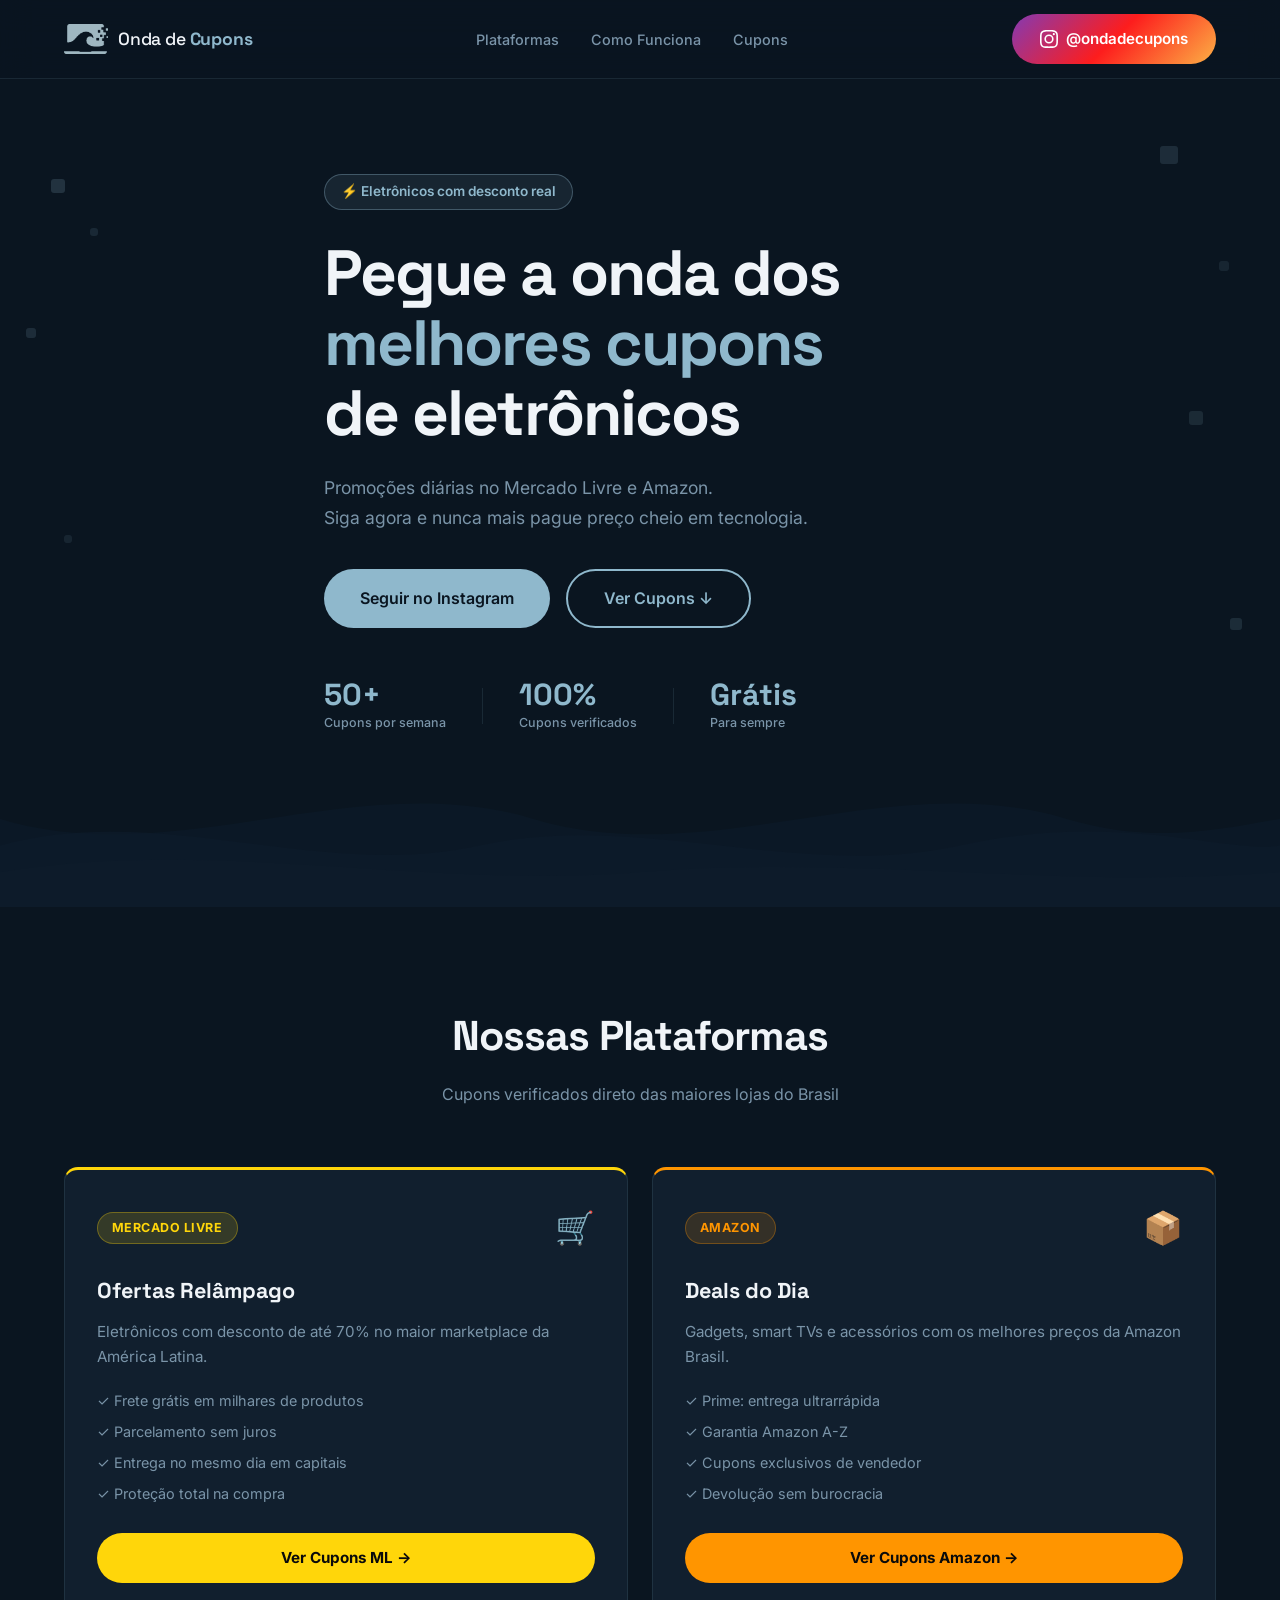
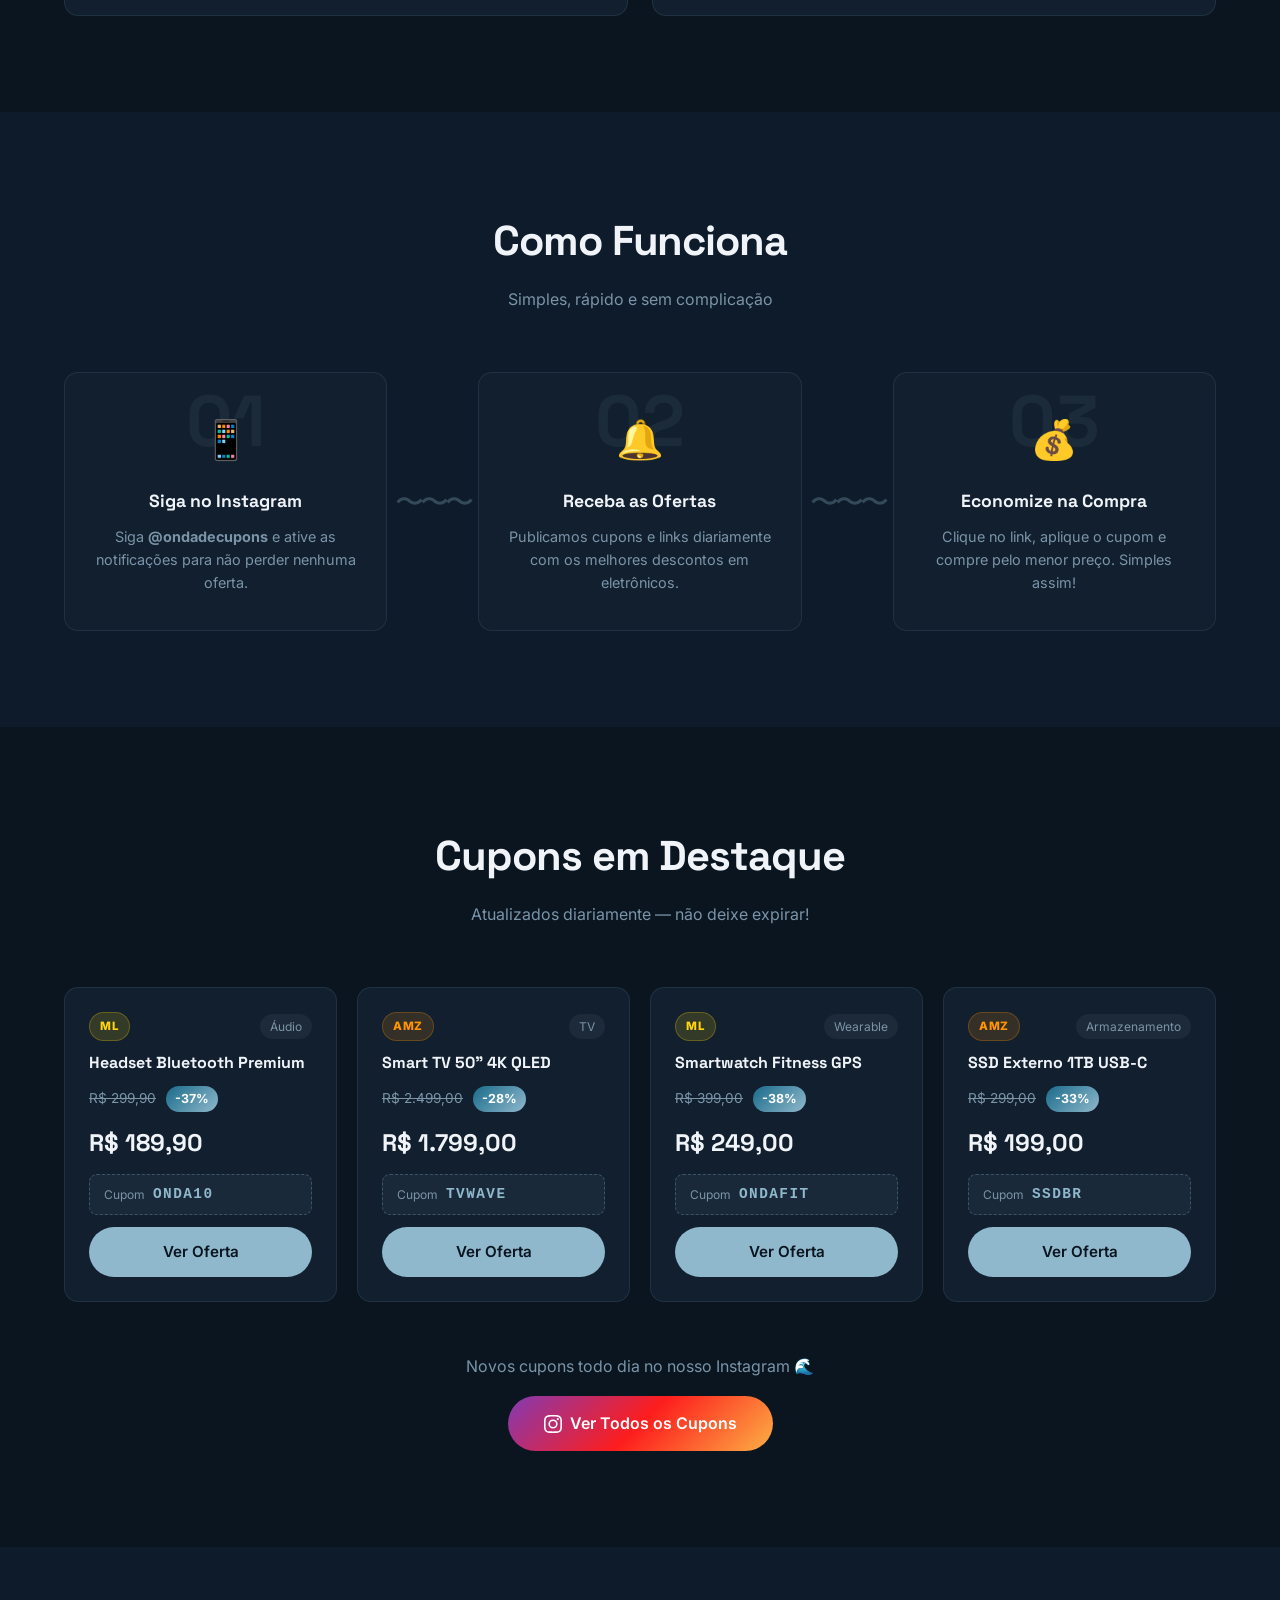
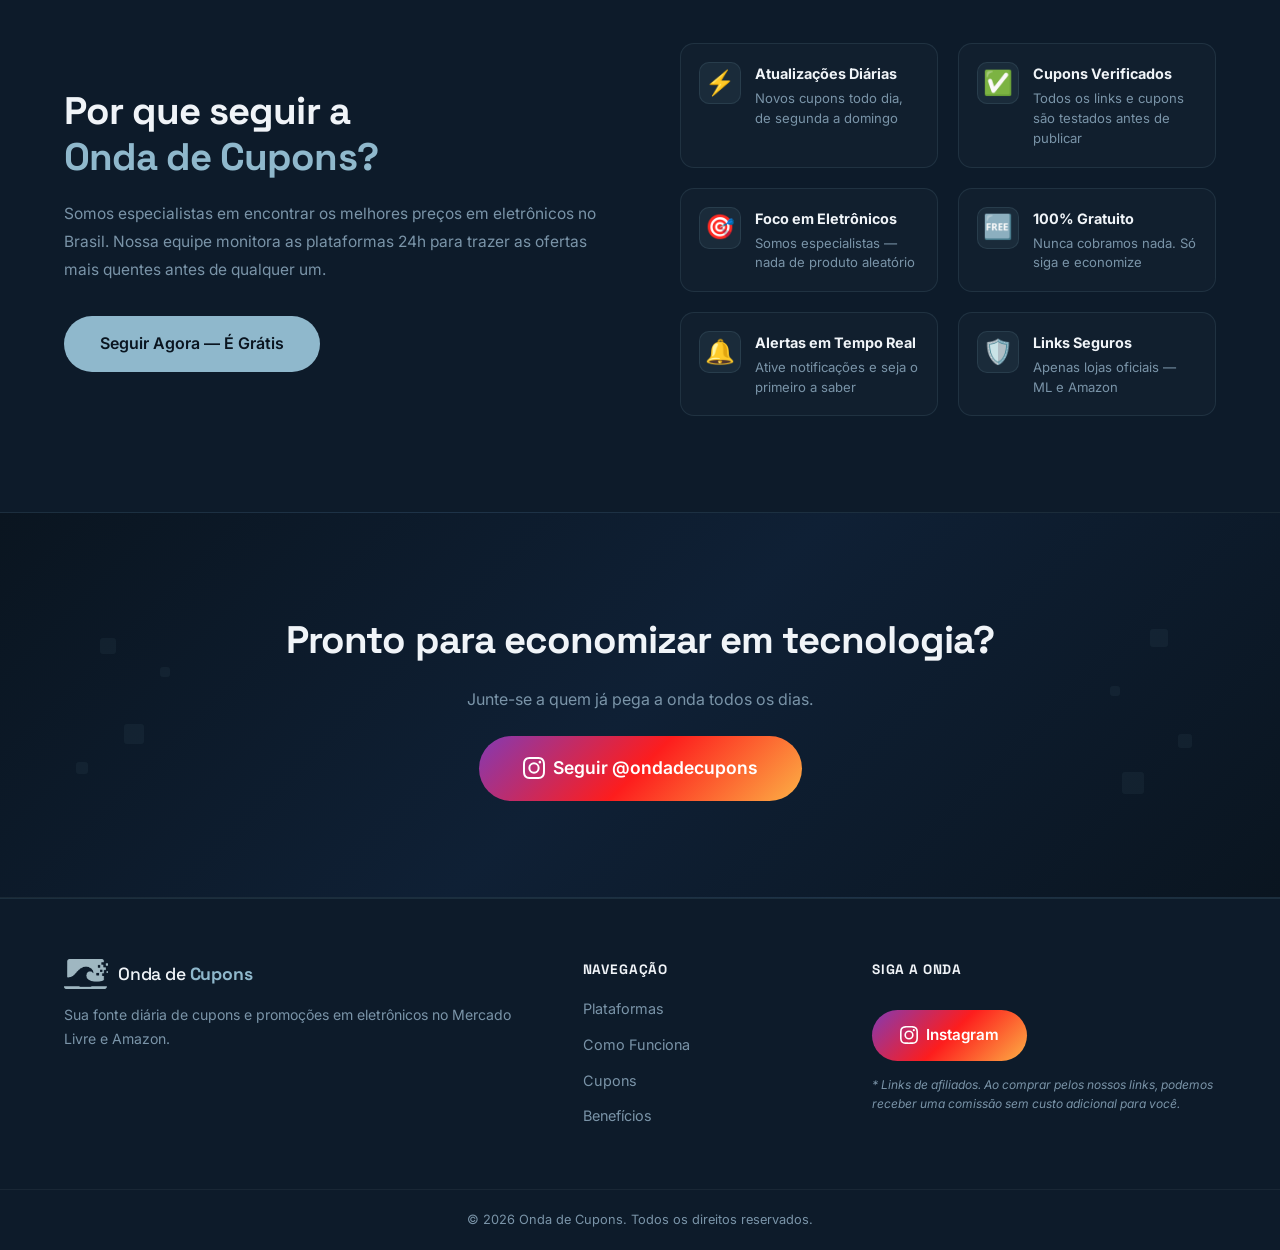
==== index.html @ 4b5226c8 "feat: landing page Onda de Cupons" ====
<!DOCTYPE html>
<html lang="pt-BR">
<head>
  <meta charset="UTF-8" />
  <meta name="viewport" content="width=device-width, initial-scale=1.0" />
  <meta name="description" content="Onda de Cupons — Cupons e promoções diárias em eletrônicos no Mercado Livre e Amazon. Economize de verdade em tecnologia." />
  <title>Onda de Cupons | Melhores Cupons de Eletrônicos</title>
  <link rel="preconnect" href="https://fonts.googleapis.com" />
  <link rel="preconnect" href="https://fonts.gstatic.com" crossorigin />
  <link href="https://fonts.googleapis.com/css2?family=Inter:wght@400;500;600;700&family=Space+Grotesk:wght@500;700;800&display=swap" rel="stylesheet" />
  <link rel="stylesheet" href="style.css" />
</head>
<body>

  <!-- ===== HEADER ===== -->
  <header class="header">
    <div class="container header__inner">
      <a href="#" class="logo">
        <img src="Camada 1.png" alt="Onda de Cupons" class="logo__icon" />
        <span class="logo__text">Onda de <strong>Cupons</strong></span>
      </a>

      <nav class="nav" aria-label="Navegação principal">
        <a href="#plataformas" class="nav__link">Plataformas</a>
        <a href="#como-funciona" class="nav__link">Como Funciona</a>
        <a href="#cupons" class="nav__link">Cupons</a>
      </nav>

      <a href="https://www.instagram.com/ondadecupons/" class="btn btn--instagram btn--header-ig" target="_blank" rel="noopener noreferrer">
        <svg width="18" height="18" viewBox="0 0 24 24" fill="currentColor" aria-hidden="true">
          <path d="M12 2.163c3.204 0 3.584.012 4.85.07 3.252.148 4.771 1.691 4.919 4.919.058 1.265.069 1.645.069 4.849 0 3.205-.012 3.584-.069 4.849-.149 3.225-1.664 4.771-4.919 4.919-1.266.058-1.644.07-4.85.07-3.204 0-3.584-.012-4.849-.07-3.26-.149-4.771-1.699-4.919-4.92-.058-1.265-.07-1.644-.07-4.849 0-3.204.013-3.583.07-4.849.149-3.227 1.664-4.771 4.919-4.919 1.266-.057 1.645-.069 4.849-.069zM12 0C8.741 0 8.333.014 7.053.072 2.695.272.273 2.69.073 7.052.014 8.333 0 8.741 0 12c0 3.259.014 3.668.072 4.948.2 4.358 2.618 6.78 6.98 6.98C8.333 23.986 8.741 24 12 24c3.259 0 3.668-.014 4.948-.072 4.354-.2 6.782-2.618 6.979-6.98.059-1.28.073-1.689.073-4.948 0-3.259-.014-3.667-.072-4.947-.196-4.354-2.617-6.78-6.979-6.98C15.668.014 15.259 0 12 0zm0 5.838a6.162 6.162 0 100 12.324 6.162 6.162 0 000-12.324zM12 16a4 4 0 110-8 4 4 0 010 8zm6.406-11.845a1.44 1.44 0 100 2.881 1.44 1.44 0 000-2.881z"/>
        </svg>
        <span class="btn-label">@ondadecupons</span>
      </a>
    </div>
  </header>

  <!-- ===== HERO ===== -->
  <section class="hero" id="hero">
    <!-- Pixel decorations -->
    <div class="pixel-grid" aria-hidden="true">
      <span class="pixel" style="top:12%;left:4%;width:14px;height:14px;opacity:.18;animation-delay:.3s"></span>
      <span class="pixel" style="top:18%;left:7%;width:8px;height:8px;opacity:.12;animation-delay:.9s"></span>
      <span class="pixel" style="top:30%;left:2%;width:10px;height:10px;opacity:.15;animation-delay:1.5s"></span>
      <span class="pixel" style="top:8%;right:8%;width:18px;height:18px;opacity:.15;animation-delay:.5s"></span>
      <span class="pixel" style="top:22%;right:4%;width:10px;height:10px;opacity:.1;animation-delay:1.2s"></span>
      <span class="pixel" style="top:40%;right:6%;width:14px;height:14px;opacity:.13;animation-delay:.7s"></span>
      <span class="pixel" style="top:55%;left:5%;width:8px;height:8px;opacity:.1;animation-delay:2s"></span>
      <span class="pixel" style="top:65%;right:3%;width:12px;height:12px;opacity:.14;animation-delay:1.7s"></span>
    </div>

    <div class="container hero__content">
      <div class="hero__badge">⚡ Eletrônicos com desconto real</div>
      <h1 class="hero__title">
        Pegue a onda dos<br />
        <span class="hero__title--accent">melhores cupons</span><br />
        de eletrônicos
      </h1>
      <p class="hero__subtitle">
        Promoções diárias no Mercado Livre e Amazon.<br />
        Siga agora e nunca mais pague preço cheio em tecnologia.
      </p>
      <div class="hero__actions">
        <a href="https://www.instagram.com/ondadecupons/" class="btn btn--primary btn--lg" target="_blank" rel="noopener noreferrer">
          Seguir no Instagram
        </a>
        <a href="#cupons" class="btn btn--ghost btn--lg">Ver Cupons ↓</a>
      </div>
      <div class="hero__stats">
        <div class="stat">
          <span class="stat__number">50+</span>
          <span class="stat__label">Cupons por semana</span>
        </div>
        <div class="stat__divider"></div>
        <div class="stat">
          <span class="stat__number">100%</span>
          <span class="stat__label">Cupons verificados</span>
        </div>
        <div class="stat__divider"></div>
        <div class="stat">
          <span class="stat__number">Grátis</span>
          <span class="stat__label">Para sempre</span>
        </div>
      </div>
    </div>

    <!-- Wave SVG -->
    <div class="hero__wave" aria-hidden="true">
      <svg viewBox="0 0 1440 200" preserveAspectRatio="none" xmlns="http://www.w3.org/2000/svg">
        <path class="wave-path wave-path--1" d="M0,100 C200,160 400,40 600,100 C800,160 1000,40 1200,100 C1300,130 1380,110 1440,100 L1440,200 L0,200 Z"/>
        <path class="wave-path wave-path--2" d="M0,130 C180,80 360,170 540,130 C720,90 900,170 1080,130 C1260,90 1380,140 1440,130 L1440,200 L0,200 Z"/>
        <path class="wave-path wave-path--3" d="M0,160 C240,120 480,180 720,160 C960,140 1200,180 1440,160 L1440,200 L0,200 Z"/>
      </svg>
    </div>
  </section>

  <!-- ===== PLATAFORMAS ===== -->
  <section class="section" id="plataformas">
    <div class="container">
      <div class="section__header">
        <h2 class="section__title">Nossas Plataformas</h2>
        <p class="section__subtitle">Cupons verificados direto das maiores lojas do Brasil</p>
      </div>
      <div class="platforms__grid">

        <div class="platform-card platform-card--ml">
          <div class="platform-card__top">
            <span class="platform-badge platform-badge--ml">Mercado Livre</span>
            <span class="platform-icon">🛒</span>
          </div>
          <h3 class="platform-card__title">Ofertas Relâmpago</h3>
          <p class="platform-card__desc">Eletrônicos com desconto de até 70% no maior marketplace da América Latina.</p>
          <ul class="platform-card__list">
            <li>✓ Frete grátis em milhares de produtos</li>
            <li>✓ Parcelamento sem juros</li>
            <li>✓ Entrega no mesmo dia em capitais</li>
            <li>✓ Proteção total na compra</li>
          </ul>
          <a href="https://www.instagram.com/ondadecupons/" class="btn btn--ml btn--full" target="_blank" rel="noopener noreferrer">
            Ver Cupons ML →
          </a>
        </div>

        <div class="platform-card platform-card--amz">
          <div class="platform-card__top">
            <span class="platform-badge platform-badge--amz">Amazon</span>
            <span class="platform-icon">📦</span>
          </div>
          <h3 class="platform-card__title">Deals do Dia</h3>
          <p class="platform-card__desc">Gadgets, smart TVs e acessórios com os melhores preços da Amazon Brasil.</p>
          <ul class="platform-card__list">
            <li>✓ Prime: entrega ultrarrápida</li>
            <li>✓ Garantia Amazon A-Z</li>
            <li>✓ Cupons exclusivos de vendedor</li>
            <li>✓ Devolução sem burocracia</li>
          </ul>
          <a href="https://www.instagram.com/ondadecupons/" class="btn btn--amz btn--full" target="_blank" rel="noopener noreferrer">
            Ver Cupons Amazon →
          </a>
        </div>

      </div>
    </div>
  </section>

  <!-- ===== COMO FUNCIONA ===== -->
  <section class="section section--alt" id="como-funciona">
    <div class="container">
      <div class="section__header">
        <h2 class="section__title">Como Funciona</h2>
        <p class="section__subtitle">Simples, rápido e sem complicação</p>
      </div>
      <div class="steps">
        <div class="step">
          <div class="step__num">01</div>
          <div class="step__icon">📱</div>
          <h3 class="step__title">Siga no Instagram</h3>
          <p class="step__text">Siga <strong>@ondadecupons</strong> e ative as notificações para não perder nenhuma oferta.</p>
        </div>
        <div class="step__wave" aria-hidden="true">〜〜〜</div>
        <div class="step">
          <div class="step__num">02</div>
          <div class="step__icon">🔔</div>
          <h3 class="step__title">Receba as Ofertas</h3>
          <p class="step__text">Publicamos cupons e links diariamente com os melhores descontos em eletrônicos.</p>
        </div>
        <div class="step__wave" aria-hidden="true">〜〜〜</div>
        <div class="step">
          <div class="step__num">03</div>
          <div class="step__icon">💰</div>
          <h3 class="step__title">Economize na Compra</h3>
          <p class="step__text">Clique no link, aplique o cupom e compre pelo menor preço. Simples assim!</p>
        </div>
      </div>
    </div>
  </section>

  <!-- ===== CUPONS ===== -->
  <section class="section" id="cupons">
    <div class="container">
      <div class="section__header">
        <h2 class="section__title">Cupons em Destaque</h2>
        <p class="section__subtitle">Atualizados diariamente — não deixe expirar!</p>
      </div>
      <div class="coupons__grid">

        <div class="coupon-card">
          <div class="coupon-card__header">
            <span class="coupon-badge coupon-badge--ml">ML</span>
            <span class="coupon-tag">Áudio</span>
          </div>
          <h3 class="coupon-card__title">Headset Bluetooth Premium</h3>
          <div class="coupon-card__pricing">
            <span class="price--original">R$ 299,90</span>
            <span class="price--off">-37%</span>
          </div>
          <span class="price--final">R$ 189,90</span>
          <div class="coupon-code">
            <span class="coupon-code__label">Cupom</span>
            <code class="coupon-code__value">ONDA10</code>
          </div>
          <a href="https://www.instagram.com/ondadecupons/" class="btn btn--primary btn--full" target="_blank" rel="noopener noreferrer">Ver Oferta</a>
        </div>

        <div class="coupon-card">
          <div class="coupon-card__header">
            <span class="coupon-badge coupon-badge--amz">AMZ</span>
            <span class="coupon-tag">TV</span>
          </div>
          <h3 class="coupon-card__title">Smart TV 50" 4K QLED</h3>
          <div class="coupon-card__pricing">
            <span class="price--original">R$ 2.499,00</span>
            <span class="price--off">-28%</span>
          </div>
          <span class="price--final">R$ 1.799,00</span>
          <div class="coupon-code">
            <span class="coupon-code__label">Cupom</span>
            <code class="coupon-code__value">TVWAVE</code>
          </div>
          <a href="https://www.instagram.com/ondadecupons/" class="btn btn--primary btn--full" target="_blank" rel="noopener noreferrer">Ver Oferta</a>
        </div>

        <div class="coupon-card">
          <div class="coupon-card__header">
            <span class="coupon-badge coupon-badge--ml">ML</span>
            <span class="coupon-tag">Wearable</span>
          </div>
          <h3 class="coupon-card__title">Smartwatch Fitness GPS</h3>
          <div class="coupon-card__pricing">
            <span class="price--original">R$ 399,00</span>
            <span class="price--off">-38%</span>
          </div>
          <span class="price--final">R$ 249,00</span>
          <div class="coupon-code">
            <span class="coupon-code__label">Cupom</span>
            <code class="coupon-code__value">ONDAFIT</code>
          </div>
          <a href="https://www.instagram.com/ondadecupons/" class="btn btn--primary btn--full" target="_blank" rel="noopener noreferrer">Ver Oferta</a>
        </div>

        <div class="coupon-card">
          <div class="coupon-card__header">
            <span class="coupon-badge coupon-badge--amz">AMZ</span>
            <span class="coupon-tag">Armazenamento</span>
          </div>
          <h3 class="coupon-card__title">SSD Externo 1TB USB-C</h3>
          <div class="coupon-card__pricing">
            <span class="price--original">R$ 299,00</span>
            <span class="price--off">-33%</span>
          </div>
          <span class="price--final">R$ 199,00</span>
          <div class="coupon-code">
            <span class="coupon-code__label">Cupom</span>
            <code class="coupon-code__value">SSDBR</code>
          </div>
          <a href="https://www.instagram.com/ondadecupons/" class="btn btn--primary btn--full" target="_blank" rel="noopener noreferrer">Ver Oferta</a>
        </div>

      </div>

      <div class="coupons__cta">
        <p>Novos cupons todo dia no nosso Instagram 🌊</p>
        <a href="https://www.instagram.com/ondadecupons/" class="btn btn--instagram btn--lg" target="_blank" rel="noopener noreferrer">
          <svg width="18" height="18" viewBox="0 0 24 24" fill="currentColor" aria-hidden="true">
            <path d="M12 2.163c3.204 0 3.584.012 4.85.07 3.252.148 4.771 1.691 4.919 4.919.058 1.265.069 1.645.069 4.849 0 3.205-.012 3.584-.069 4.849-.149 3.225-1.664 4.771-4.919 4.919-1.266.058-1.644.07-4.85.07-3.204 0-3.584-.012-4.849-.07-3.26-.149-4.771-1.699-4.919-4.92-.058-1.265-.07-1.644-.07-4.849 0-3.204.013-3.583.07-4.849.149-3.227 1.664-4.771 4.919-4.919 1.266-.057 1.645-.069 4.849-.069zM12 0C8.741 0 8.333.014 7.053.072 2.695.272.273 2.69.073 7.052.014 8.333 0 8.741 0 12c0 3.259.014 3.668.072 4.948.2 4.358 2.618 6.78 6.98 6.98C8.333 23.986 8.741 24 12 24c3.259 0 3.668-.014 4.948-.072 4.354-.2 6.782-2.618 6.979-6.98.059-1.28.073-1.689.073-4.948 0-3.259-.014-3.667-.072-4.947-.196-4.354-2.617-6.78-6.979-6.98C15.668.014 15.259 0 12 0zm0 5.838a6.162 6.162 0 100 12.324 6.162 6.162 0 000-12.324zM12 16a4 4 0 110-8 4 4 0 010 8zm6.406-11.845a1.44 1.44 0 100 2.881 1.44 1.44 0 000-2.881z"/>
          </svg>
          Ver Todos os Cupons
        </a>
      </div>
    </div>
  </section>

  <!-- ===== BENEFÍCIOS ===== -->
  <section class="section section--alt" id="beneficios">
    <div class="container">
      <div class="benefits__inner">
        <div class="benefits__text">
          <h2 class="benefits__title">
            Por que seguir a<br />
            <span class="text--accent">Onda de Cupons?</span>
          </h2>
          <p class="benefits__desc">
            Somos especialistas em encontrar os melhores preços em eletrônicos no Brasil.
            Nossa equipe monitora as plataformas 24h para trazer as ofertas mais quentes
            antes de qualquer um.
          </p>
          <a href="https://www.instagram.com/ondadecupons/" class="btn btn--primary btn--lg" target="_blank" rel="noopener noreferrer">
            Seguir Agora — É Grátis
          </a>
        </div>
        <div class="benefits__grid">
          <div class="benefit-item">
            <div class="benefit-item__icon">⚡</div>
            <div>
              <h4>Atualizações Diárias</h4>
              <p>Novos cupons todo dia, de segunda a domingo</p>
            </div>
          </div>
          <div class="benefit-item">
            <div class="benefit-item__icon">✅</div>
            <div>
              <h4>Cupons Verificados</h4>
              <p>Todos os links e cupons são testados antes de publicar</p>
            </div>
          </div>
          <div class="benefit-item">
            <div class="benefit-item__icon">🎯</div>
            <div>
              <h4>Foco em Eletrônicos</h4>
              <p>Somos especialistas — nada de produto aleatório</p>
            </div>
          </div>
          <div class="benefit-item">
            <div class="benefit-item__icon">🆓</div>
            <div>
              <h4>100% Gratuito</h4>
              <p>Nunca cobramos nada. Só siga e economize</p>
            </div>
          </div>
          <div class="benefit-item">
            <div class="benefit-item__icon">🔔</div>
            <div>
              <h4>Alertas em Tempo Real</h4>
              <p>Ative notificações e seja o primeiro a saber</p>
            </div>
          </div>
          <div class="benefit-item">
            <div class="benefit-item__icon">🛡️</div>
            <div>
              <h4>Links Seguros</h4>
              <p>Apenas lojas oficiais — ML e Amazon</p>
            </div>
          </div>
        </div>
      </div>
    </div>
  </section>

  <!-- ===== CTA FINAL ===== -->
  <section class="section cta-final">
    <div class="container cta-final__inner">
      <div class="cta-final__pixels" aria-hidden="true">
        <span></span><span></span><span></span><span></span>
        <span></span><span></span><span></span><span></span>
      </div>
      <h2 class="cta-final__title">Pronto para economizar em tecnologia?</h2>
      <p class="cta-final__subtitle">Junte-se a quem já pega a onda todos os dias.</p>
      <a href="https://www.instagram.com/ondadecupons/" class="btn btn--instagram btn--xl" target="_blank" rel="noopener noreferrer">
        <svg width="22" height="22" viewBox="0 0 24 24" fill="currentColor" aria-hidden="true">
          <path d="M12 2.163c3.204 0 3.584.012 4.85.07 3.252.148 4.771 1.691 4.919 4.919.058 1.265.069 1.645.069 4.849 0 3.205-.012 3.584-.069 4.849-.149 3.225-1.664 4.771-4.919 4.919-1.266.058-1.644.07-4.85.07-3.204 0-3.584-.012-4.849-.07-3.26-.149-4.771-1.699-4.919-4.92-.058-1.265-.07-1.644-.07-4.849 0-3.204.013-3.583.07-4.849.149-3.227 1.664-4.771 4.919-4.919 1.266-.057 1.645-.069 4.849-.069zM12 0C8.741 0 8.333.014 7.053.072 2.695.272.273 2.69.073 7.052.014 8.333 0 8.741 0 12c0 3.259.014 3.668.072 4.948.2 4.358 2.618 6.78 6.98 6.98C8.333 23.986 8.741 24 12 24c3.259 0 3.668-.014 4.948-.072 4.354-.2 6.782-2.618 6.979-6.98.059-1.28.073-1.689.073-4.948 0-3.259-.014-3.667-.072-4.947-.196-4.354-2.617-6.78-6.979-6.98C15.668.014 15.259 0 12 0zm0 5.838a6.162 6.162 0 100 12.324 6.162 6.162 0 000-12.324zM12 16a4 4 0 110-8 4 4 0 010 8zm6.406-11.845a1.44 1.44 0 100 2.881 1.44 1.44 0 000-2.881z"/>
        </svg>
        Seguir @ondadecupons
      </a>
    </div>
  </section>

  <!-- ===== FOOTER ===== -->
  <footer class="footer">
    <div class="container footer__inner">
      <div class="footer__brand">
        <a href="#" class="logo">
          <img src="Camada 1.png" alt="Onda de Cupons" class="logo__icon" />
          <span class="logo__text">Onda de <strong>Cupons</strong></span>
        </a>
        <p class="footer__tagline">Sua fonte diária de cupons e promoções em eletrônicos no Mercado Livre e Amazon.</p>
      </div>

      <div class="footer__nav">
        <h4 class="footer__nav-title">Navegação</h4>
        <ul>
          <li><a href="#plataformas">Plataformas</a></li>
          <li><a href="#como-funciona">Como Funciona</a></li>
          <li><a href="#cupons">Cupons</a></li>
          <li><a href="#beneficios">Benefícios</a></li>
        </ul>
      </div>

      <div class="footer__social">
        <h4 class="footer__nav-title">Siga a Onda</h4>
        <a href="https://www.instagram.com/ondadecupons/" class="btn btn--instagram" target="_blank" rel="noopener noreferrer">
          <svg width="18" height="18" viewBox="0 0 24 24" fill="currentColor" aria-hidden="true">
            <path d="M12 2.163c3.204 0 3.584.012 4.85.07 3.252.148 4.771 1.691 4.919 4.919.058 1.265.069 1.645.069 4.849 0 3.205-.012 3.584-.069 4.849-.149 3.225-1.664 4.771-4.919 4.919-1.266.058-1.644.07-4.85.07-3.204 0-3.584-.012-4.849-.07-3.26-.149-4.771-1.699-4.919-4.92-.058-1.265-.07-1.644-.07-4.849 0-3.204.013-3.583.07-4.849.149-3.227 1.664-4.771 4.919-4.919 1.266-.057 1.645-.069 4.849-.069zM12 0C8.741 0 8.333.014 7.053.072 2.695.272.273 2.69.073 7.052.014 8.333 0 8.741 0 12c0 3.259.014 3.668.072 4.948.2 4.358 2.618 6.78 6.98 6.98C8.333 23.986 8.741 24 12 24c3.259 0 3.668-.014 4.948-.072 4.354-.2 6.782-2.618 6.979-6.98.059-1.28.073-1.689.073-4.948 0-3.259-.014-3.667-.072-4.947-.196-4.354-2.617-6.78-6.979-6.98C15.668.014 15.259 0 12 0zm0 5.838a6.162 6.162 0 100 12.324 6.162 6.162 0 000-12.324zM12 16a4 4 0 110-8 4 4 0 010 8zm6.406-11.845a1.44 1.44 0 100 2.881 1.44 1.44 0 000-2.881z"/>
          </svg>
          Instagram
        </a>
        <p class="footer__disclaimer">
          * Links de afiliados. Ao comprar pelos nossos links, podemos receber uma comissão sem custo adicional para você.
        </p>
      </div>
    </div>

    <div class="footer__bottom">
      <div class="container">
        <p>© 2026 Onda de Cupons. Todos os direitos reservados.</p>
      </div>
    </div>
  </footer>

  <script>
    // Smooth scroll for anchor links
    document.querySelectorAll('a[href^="#"]').forEach(anchor => {
      anchor.addEventListener('click', function (e) {
        const target = document.querySelector(this.getAttribute('href'));
        if (target) {
          e.preventDefault();
          target.scrollIntoView({ behavior: 'smooth', block: 'start' });
        }
      });
    });

    // Fade-in on scroll
    const observer = new IntersectionObserver((entries) => {
      entries.forEach(entry => {
        if (entry.isIntersecting) {
          entry.target.classList.add('visible');
          observer.unobserve(entry.target);
        }
      });
    }, { threshold: 0.1 });

    document.querySelectorAll('.step, .coupon-card, .benefit-item, .platform-card').forEach(el => {
      el.classList.add('fade-in-item');
      observer.observe(el);
    });
  </script>
</body>
</html>
---- style.css ----
/* ===================================================
   ONDA DE CUPONS — style.css
   =================================================== */

/* ===== TOKENS ===== */
:root {
  --bg:            #0a1520;
  --bg-alt:        #0d1b2a;
  --bg-card:       #111f2e;
  --bg-card-hover: #152435;
  --border:        rgba(143, 184, 204, 0.12);
  --border-hover:  rgba(143, 184, 204, 0.35);

  --brand:         #8fb8cc;
  --brand-bright:  #a8d4e8;
  --brand-glow:    rgba(143, 184, 204, 0.25);

  --gold:          #ffd60a;
  --gold-dim:      rgba(255, 214, 10, 0.15);
  --orange:        #ff9500;
  --orange-dim:    rgba(255, 149, 0, 0.15);

  --text:          #f0f4f8;
  --text-muted:    #7a94a8;

  --radius:        14px;
  --radius-btn:    50px;
  --transition:    0.25s ease;

  --font-body:     'Inter', sans-serif;
  --font-display:  'Space Grotesk', sans-serif;
}

/* ===== RESET ===== */
*, *::before, *::after { box-sizing: border-box; margin: 0; padding: 0; }
html { scroll-behavior: smooth; font-size: 16px; }
body {
  font-family: var(--font-body);
  background: var(--bg);
  color: var(--text);
  line-height: 1.6;
  overflow-x: hidden;
}
img, svg { display: block; }
a { text-decoration: none; color: inherit; }
ul { list-style: none; }

/* ===== CONTAINER ===== */
.container {
  width: 100%;
  max-width: 1200px;
  margin: 0 auto;
  padding: 0 24px;
}

/* ===== BUTTONS ===== */
.btn {
  display: inline-flex;
  align-items: center;
  justify-content: center;
  gap: 8px;
  padding: 13px 28px;
  border-radius: var(--radius-btn);
  font-family: var(--font-body);
  font-size: 0.95rem;
  font-weight: 600;
  cursor: pointer;
  border: none;
  transition: transform var(--transition), box-shadow var(--transition), background var(--transition);
  white-space: nowrap;
}
.btn:hover  { transform: translateY(-2px); }
.btn:active { transform: translateY(0); }

.btn--lg  { padding: 15px 36px; font-size: 1rem; }
.btn--xl  { padding: 18px 44px; font-size: 1.1rem; }
.btn--full { width: 100%; }

.btn--primary {
  background: var(--brand);
  color: var(--bg);
}
.btn--primary:hover {
  background: var(--brand-bright);
  box-shadow: 0 0 24px var(--brand-glow);
}

.btn--ghost {
  background: transparent;
  color: var(--brand);
  border: 2px solid var(--brand);
}
.btn--ghost:hover {
  background: var(--brand-glow);
  box-shadow: 0 0 16px var(--brand-glow);
}

.btn--instagram {
  background: linear-gradient(135deg, #833ab4 0%, #fd1d1d 50%, #fcb045 100%);
  color: #fff;
}
.btn--instagram:hover {
  box-shadow: 0 6px 28px rgba(253, 29, 29, 0.4);
}

.btn--ml {
  background: var(--gold);
  color: #0a0a0a;
  font-weight: 700;
}
.btn--ml:hover { box-shadow: 0 6px 24px rgba(255, 214, 10, 0.4); }

.btn--amz {
  background: var(--orange);
  color: #0a0a0a;
  font-weight: 700;
}
.btn--amz:hover { box-shadow: 0 6px 24px rgba(255, 149, 0, 0.4); }

/* ===== LOGO ===== */
.logo {
  display: flex;
  align-items: center;
  gap: 10px;
  text-decoration: none;
}
.logo__icon {
  width: 44px;
  height: auto;
  object-fit: contain;
  animation: logo-bob 3s ease-in-out infinite;
}
.logo__text {
  font-family: var(--font-display);
  font-size: 1.1rem;
  font-weight: 500;
  color: var(--text);
  letter-spacing: -0.01em;
  white-space: nowrap;
}
.logo__text strong {
  color: var(--brand);
  font-weight: 800;
}

/* ===== HEADER ===== */
.header {
  position: sticky;
  top: 0;
  z-index: 100;
  background: rgba(10, 21, 32, 0.75);
  backdrop-filter: blur(16px);
  -webkit-backdrop-filter: blur(16px);
  border-bottom: 1px solid var(--border);
}
.header__inner {
  display: flex;
  align-items: center;
  justify-content: space-between;
  gap: 24px;
  padding-top: 14px;
  padding-bottom: 14px;
}

.nav {
  display: flex;
  gap: 32px;
}
.nav__link {
  font-size: 0.9rem;
  font-weight: 500;
  color: var(--text-muted);
  transition: color var(--transition);
  position: relative;
}
.nav__link::after {
  content: '';
  position: absolute;
  bottom: -4px;
  left: 0;
  width: 0;
  height: 2px;
  background: var(--brand);
  border-radius: 2px;
  transition: width var(--transition);
}
.nav__link:hover { color: var(--brand); }
.nav__link:hover::after { width: 100%; }

/* ===== HERO ===== */
.hero {
  position: relative;
  min-height: 92vh;
  display: flex;
  align-items: center;
  overflow: hidden;
  padding: 80px 0 160px;
}

.hero__content {
  position: relative;
  z-index: 2;
  max-width: 680px;
}

.hero__badge {
  display: inline-flex;
  align-items: center;
  gap: 6px;
  background: rgba(143, 184, 204, 0.1);
  border: 1px solid var(--border-hover);
  color: var(--brand);
  font-size: 0.85rem;
  font-weight: 600;
  padding: 6px 16px;
  border-radius: 50px;
  margin-bottom: 28px;
  animation: fade-up 0.6s ease both;
}

.hero__title {
  font-family: var(--font-display);
  font-size: clamp(2.4rem, 5.5vw, 4rem);
  font-weight: 800;
  line-height: 1.1;
  letter-spacing: -0.03em;
  color: var(--text);
  margin-bottom: 24px;
  animation: fade-up 0.6s 0.15s ease both;
}
.hero__title--accent {
  color: var(--brand);
  position: relative;
}

.hero__subtitle {
  font-size: 1.1rem;
  color: var(--text-muted);
  line-height: 1.7;
  margin-bottom: 36px;
  animation: fade-up 0.6s 0.3s ease both;
}

.hero__actions {
  display: flex;
  gap: 16px;
  flex-wrap: wrap;
  margin-bottom: 52px;
  animation: fade-up 0.6s 0.45s ease both;
}

.hero__stats {
  display: flex;
  align-items: center;
  gap: 0;
  animation: fade-up 0.6s 0.6s ease both;
  flex-wrap: wrap;
  gap: 8px;
}
.stat {
  display: flex;
  flex-direction: column;
  gap: 2px;
  padding: 0 28px;
}
.stat:first-child { padding-left: 0; }
.stat__number {
  font-family: var(--font-display);
  font-size: 1.9rem;
  font-weight: 800;
  color: var(--brand);
  line-height: 1;
}
.stat__label {
  font-size: 0.78rem;
  color: var(--text-muted);
  font-weight: 500;
}
.stat__divider {
  width: 1px;
  height: 36px;
  background: var(--border);
}

/* Hero wave SVG */
.hero__wave {
  position: absolute;
  bottom: 0;
  left: 0;
  width: 100%;
  pointer-events: none;
  z-index: 1;
}
.hero__wave svg { width: 100%; height: auto; display: block; }

.wave-path { fill: var(--bg-alt); }
.wave-path--1 {
  opacity: 0.6;
  animation: wave-drift 14s ease-in-out infinite;
}
.wave-path--2 {
  opacity: 0.8;
  animation: wave-drift 10s ease-in-out infinite reverse;
}
.wave-path--3 {
  opacity: 1;
  animation: wave-drift 8s ease-in-out infinite;
}

/* Pixel decorations */
.pixel-grid { position: absolute; inset: 0; pointer-events: none; z-index: 0; }
.pixel {
  position: absolute;
  background: var(--brand);
  border-radius: 3px;
  animation: pixel-pulse 4s ease-in-out infinite;
}

/* ===== SECTION BASE ===== */
.section { padding: 96px 0; }
.section--alt { background: var(--bg-alt); }

.section__header {
  text-align: center;
  margin-bottom: 60px;
}
.section__title {
  font-family: var(--font-display);
  font-size: clamp(1.8rem, 3.5vw, 2.6rem);
  font-weight: 800;
  color: var(--text);
  letter-spacing: -0.025em;
  margin-bottom: 12px;
}
.section__subtitle {
  font-size: 1rem;
  color: var(--text-muted);
}

/* ===== PLATFORMS ===== */
.platforms__grid {
  display: grid;
  grid-template-columns: repeat(auto-fit, minmax(300px, 1fr));
  gap: 24px;
}

.platform-card {
  background: var(--bg-card);
  border: 1px solid var(--border);
  border-radius: var(--radius);
  padding: 32px;
  transition: transform var(--transition), box-shadow var(--transition), border-color var(--transition);
}
.platform-card:hover {
  transform: translateY(-6px);
  border-color: var(--border-hover);
  background: var(--bg-card-hover);
}
.platform-card--ml  { border-top: 3px solid var(--gold); }
.platform-card--amz { border-top: 3px solid var(--orange); }

.platform-card__top {
  display: flex;
  align-items: center;
  justify-content: space-between;
  margin-bottom: 20px;
}

.platform-badge {
  font-size: 0.78rem;
  font-weight: 700;
  padding: 5px 14px;
  border-radius: 50px;
  letter-spacing: 0.04em;
  text-transform: uppercase;
}
.platform-badge--ml  { background: var(--gold-dim);   color: var(--gold);   border: 1px solid rgba(255,214,10,0.3); }
.platform-badge--amz { background: var(--orange-dim); color: var(--orange); border: 1px solid rgba(255,149,0,0.3); }

.platform-icon { font-size: 2rem; }

.platform-card__title {
  font-family: var(--font-display);
  font-size: 1.35rem;
  font-weight: 700;
  color: var(--text);
  margin-bottom: 12px;
}
.platform-card__desc {
  color: var(--text-muted);
  font-size: 0.95rem;
  margin-bottom: 20px;
  line-height: 1.6;
}
.platform-card__list {
  margin-bottom: 28px;
  display: flex;
  flex-direction: column;
  gap: 8px;
}
.platform-card__list li {
  font-size: 0.9rem;
  color: var(--text-muted);
}

/* ===== HOW IT WORKS ===== */
.steps {
  display: flex;
  align-items: flex-start;
  gap: 0;
}

.step {
  flex: 1;
  text-align: center;
  padding: 36px 28px;
  background: var(--bg-card);
  border: 1px solid var(--border);
  border-radius: var(--radius);
  position: relative;
  transition: border-color var(--transition), box-shadow var(--transition);
}
.step:hover {
  border-color: var(--border-hover);
  box-shadow: 0 8px 32px var(--brand-glow);
}

.step__num {
  font-family: var(--font-display);
  font-size: 4.5rem;
  font-weight: 800;
  color: var(--brand);
  opacity: 0.08;
  position: absolute;
  top: 12px;
  left: 50%;
  transform: translateX(-50%);
  line-height: 1;
  pointer-events: none;
}
.step__icon {
  font-size: 2.4rem;
  margin-bottom: 16px;
  position: relative;
  z-index: 1;
}
.step__title {
  font-family: var(--font-display);
  font-size: 1.1rem;
  font-weight: 700;
  color: var(--text);
  margin-bottom: 10px;
}
.step__text {
  font-size: 0.9rem;
  color: var(--text-muted);
  line-height: 1.6;
}

.step__wave {
  align-self: center;
  font-size: 1.8rem;
  color: var(--brand);
  opacity: 0.3;
  padding: 0 8px;
  letter-spacing: -4px;
  flex-shrink: 0;
}

/* ===== COUPONS ===== */
.coupons__grid {
  display: grid;
  grid-template-columns: repeat(auto-fit, minmax(240px, 1fr));
  gap: 20px;
  margin-bottom: 52px;
}

.coupon-card {
  background: var(--bg-card);
  border: 1px solid var(--border);
  border-radius: var(--radius);
  padding: 24px;
  display: flex;
  flex-direction: column;
  gap: 12px;
  transition: transform var(--transition), border-color var(--transition), box-shadow var(--transition);
}
.coupon-card:hover {
  transform: translateY(-5px);
  border-color: var(--border-hover);
  box-shadow: 0 12px 40px rgba(0, 0, 0, 0.3);
}

.coupon-card__header {
  display: flex;
  align-items: center;
  justify-content: space-between;
}
.coupon-badge {
  font-size: 0.72rem;
  font-weight: 800;
  padding: 4px 10px;
  border-radius: 50px;
  letter-spacing: 0.05em;
}
.coupon-badge--ml  { background: var(--gold-dim);   color: var(--gold);   border: 1px solid rgba(255,214,10,0.25); }
.coupon-badge--amz { background: var(--orange-dim); color: var(--orange); border: 1px solid rgba(255,149,0,0.25); }

.coupon-tag {
  font-size: 0.75rem;
  color: var(--text-muted);
  background: rgba(255,255,255,0.05);
  padding: 3px 10px;
  border-radius: 50px;
}

.coupon-card__title {
  font-family: var(--font-display);
  font-size: 1rem;
  font-weight: 700;
  color: var(--text);
  line-height: 1.3;
}

.coupon-card__pricing {
  display: flex;
  align-items: center;
  gap: 10px;
}
.price--original {
  font-size: 0.85rem;
  color: var(--text-muted);
  text-decoration: line-through;
}
.price--off {
  font-size: 0.78rem;
  font-weight: 700;
  color: #fff;
  background: linear-gradient(135deg, #1a6b8a, var(--brand));
  padding: 3px 9px;
  border-radius: 50px;
}
.price--final {
  font-family: var(--font-display);
  font-size: 1.5rem;
  font-weight: 800;
  color: var(--text);
}

.coupon-code {
  display: flex;
  align-items: center;
  gap: 8px;
  background: rgba(143, 184, 204, 0.07);
  border: 1px dashed rgba(143, 184, 204, 0.3);
  border-radius: 8px;
  padding: 8px 14px;
}
.coupon-code__label {
  font-size: 0.75rem;
  color: var(--text-muted);
}
.coupon-code__value {
  font-family: 'Courier New', monospace;
  font-size: 0.9rem;
  font-weight: 700;
  color: var(--brand);
  letter-spacing: 0.1em;
}

.coupons__cta {
  text-align: center;
  display: flex;
  flex-direction: column;
  align-items: center;
  gap: 16px;
}
.coupons__cta p {
  color: var(--text-muted);
  font-size: 1rem;
}

/* ===== BENEFITS ===== */
.benefits__inner {
  display: grid;
  grid-template-columns: 1fr 1fr;
  gap: 80px;
  align-items: center;
}

.benefits__title {
  font-family: var(--font-display);
  font-size: clamp(1.7rem, 3vw, 2.4rem);
  font-weight: 800;
  color: var(--text);
  letter-spacing: -0.025em;
  line-height: 1.2;
  margin-bottom: 20px;
}
.text--accent { color: var(--brand); }

.benefits__desc {
  color: var(--text-muted);
  line-height: 1.8;
  margin-bottom: 32px;
  font-size: 0.97rem;
}

.benefits__grid {
  display: grid;
  grid-template-columns: 1fr 1fr;
  gap: 20px;
}

.benefit-item {
  display: flex;
  gap: 14px;
  align-items: flex-start;
  padding: 18px;
  background: var(--bg-card);
  border: 1px solid var(--border);
  border-radius: var(--radius);
  transition: border-color var(--transition);
}
.benefit-item:hover { border-color: var(--border-hover); }

.benefit-item__icon {
  font-size: 1.5rem;
  flex-shrink: 0;
  width: 42px;
  height: 42px;
  display: flex;
  align-items: center;
  justify-content: center;
  background: rgba(143, 184, 204, 0.08);
  border: 1px solid var(--border);
  border-radius: 10px;
}
.benefit-item h4 {
  font-size: 0.9rem;
  font-weight: 700;
  color: var(--text);
  margin-bottom: 4px;
}
.benefit-item p {
  font-size: 0.82rem;
  color: var(--text-muted);
  line-height: 1.5;
}

/* ===== CTA FINAL ===== */
.cta-final {
  background: linear-gradient(135deg, #0a1520 0%, #0f2035 50%, #0a1520 100%);
  border-top: 1px solid var(--border);
  border-bottom: 1px solid var(--border);
  text-align: center;
}
.cta-final__inner {
  position: relative;
  display: flex;
  flex-direction: column;
  align-items: center;
  gap: 16px;
}
.cta-final__pixels {
  position: absolute;
  inset: 0;
  pointer-events: none;
  overflow: hidden;
}
.cta-final__pixels span {
  position: absolute;
  background: var(--brand);
  border-radius: 3px;
  opacity: 0.06;
  animation: pixel-pulse 5s ease-in-out infinite;
}
.cta-final__pixels span:nth-child(1) { width:16px;height:16px;top:15%;left:5%; animation-delay:.2s; }
.cta-final__pixels span:nth-child(2) { width:10px;height:10px;top:30%;left:10%; animation-delay:1s; }
.cta-final__pixels span:nth-child(3) { width:20px;height:20px;top:60%;left:7%; animation-delay:1.8s; }
.cta-final__pixels span:nth-child(4) { width:12px;height:12px;top:80%;left:3%; animation-delay:.6s; }
.cta-final__pixels span:nth-child(5) { width:18px;height:18px;top:10%;right:6%; animation-delay:1.4s; }
.cta-final__pixels span:nth-child(6) { width:10px;height:10px;top:40%;right:10%; animation-delay:.4s; }
.cta-final__pixels span:nth-child(7) { width:14px;height:14px;top:65%;right:4%; animation-delay:2s; }
.cta-final__pixels span:nth-child(8) { width:22px;height:22px;top:85%;right:8%; animation-delay:1.2s; }

.cta-final__title {
  font-family: var(--font-display);
  font-size: clamp(1.6rem, 3vw, 2.4rem);
  font-weight: 800;
  color: var(--text);
  letter-spacing: -0.025em;
}
.cta-final__subtitle {
  color: var(--text-muted);
  font-size: 1rem;
  margin-bottom: 8px;
}

/* ===== FOOTER ===== */
.footer {
  background: var(--bg-alt);
  border-top: 1px solid var(--border);
}
.footer__inner {
  display: grid;
  grid-template-columns: 2fr 1fr 1.5fr;
  gap: 60px;
  padding-top: 60px;
  padding-bottom: 60px;
}
.footer__tagline {
  font-size: 0.88rem;
  color: var(--text-muted);
  line-height: 1.7;
  margin-top: 14px;
}
.footer__nav-title {
  font-family: var(--font-display);
  font-size: 0.85rem;
  font-weight: 700;
  color: var(--text);
  text-transform: uppercase;
  letter-spacing: 0.06em;
  margin-bottom: 16px;
}
.footer__nav ul { display: flex; flex-direction: column; gap: 10px; }
.footer__nav a {
  font-size: 0.9rem;
  color: var(--text-muted);
  transition: color var(--transition);
}
.footer__nav a:hover { color: var(--brand); }

.footer__social {
  display: flex;
  flex-direction: column;
  gap: 14px;
  align-items: flex-start;
}
.footer__disclaimer {
  font-size: 0.75rem;
  color: var(--text-muted);
  line-height: 1.6;
  font-style: italic;
}

.footer__bottom {
  border-top: 1px solid rgba(255,255,255,0.05);
  padding: 20px 0;
}
.footer__bottom p {
  font-size: 0.8rem;
  color: var(--text-muted);
  text-align: center;
}

/* ===== SCROLL FADE-IN ===== */
.fade-in-item {
  opacity: 0;
  transform: translateY(24px);
  transition: opacity 0.55s ease, transform 0.55s ease;
}
.fade-in-item.visible {
  opacity: 1;
  transform: translateY(0);
}

/* ===== ANIMATIONS ===== */
@keyframes fade-up {
  from { opacity: 0; transform: translateY(28px); }
  to   { opacity: 1; transform: translateY(0); }
}

@keyframes logo-bob {
  0%, 100% { transform: translateY(0); }
  50%       { transform: translateY(-4px); }
}

@keyframes wave-drift {
  0%, 100% { transform: translateX(0); }
  50%       { transform: translateX(-18px); }
}

@keyframes pixel-pulse {
  0%, 100% { opacity: var(--op, 0.12); transform: scale(1); }
  50%       { opacity: calc(var(--op, 0.12) * 1.8); transform: scale(1.15); }
}

/* ===== RESPONSIVE ===== */
@media (max-width: 1024px) {
  .benefits__inner {
    grid-template-columns: 1fr;
    gap: 48px;
  }
  .footer__inner {
    grid-template-columns: 1fr 1fr;
  }
  .footer__brand {
    grid-column: 1 / -1;
  }
}

@media (max-width: 768px) {
  .hero { padding: 60px 0 130px; min-height: auto; }
  .hero__content { text-align: center; margin: 0 auto; }
  .hero__actions { justify-content: center; }
  .hero__stats { justify-content: center; }

  .nav { display: none; }

  .steps {
    flex-direction: column;
    gap: 16px;
  }
  .step__wave {
    display: none;
  }

  .benefits__grid { grid-template-columns: 1fr; }

  .footer__inner {
    grid-template-columns: 1fr;
    gap: 36px;
    padding-top: 40px;
    padding-bottom: 40px;
  }

  .section { padding: 64px 0; }
  .section__header { margin-bottom: 40px; }

  .coupons__grid { grid-template-columns: 1fr; max-width: 400px; margin-left: auto; margin-right: auto; }
}

@media (max-width: 480px) {
  .logo__text { font-size: 0.9rem; }
  .hero__stats { flex-direction: column; align-items: center; gap: 12px; }
  .stat__divider { width: 40px; height: 1px; }
  .stat { padding: 0; align-items: center; }
  .platforms__grid { grid-template-columns: 1fr; }
  .btn--xl { padding: 16px 32px; font-size: 1rem; }

  /* No mobile, esconde o texto do botão no header — só ícone */
  .btn--header-ig .btn-label { display: none; }
  .btn--header-ig { padding: 10px 12px; }
}

/* ===== REDUCED MOTION ===== */
@media (prefers-reduced-motion: reduce) {
  *, *::before, *::after {
    animation-duration: 0.01ms !important;
    transition-duration: 0.01ms !important;
  }
  html { scroll-behavior: auto; }
}
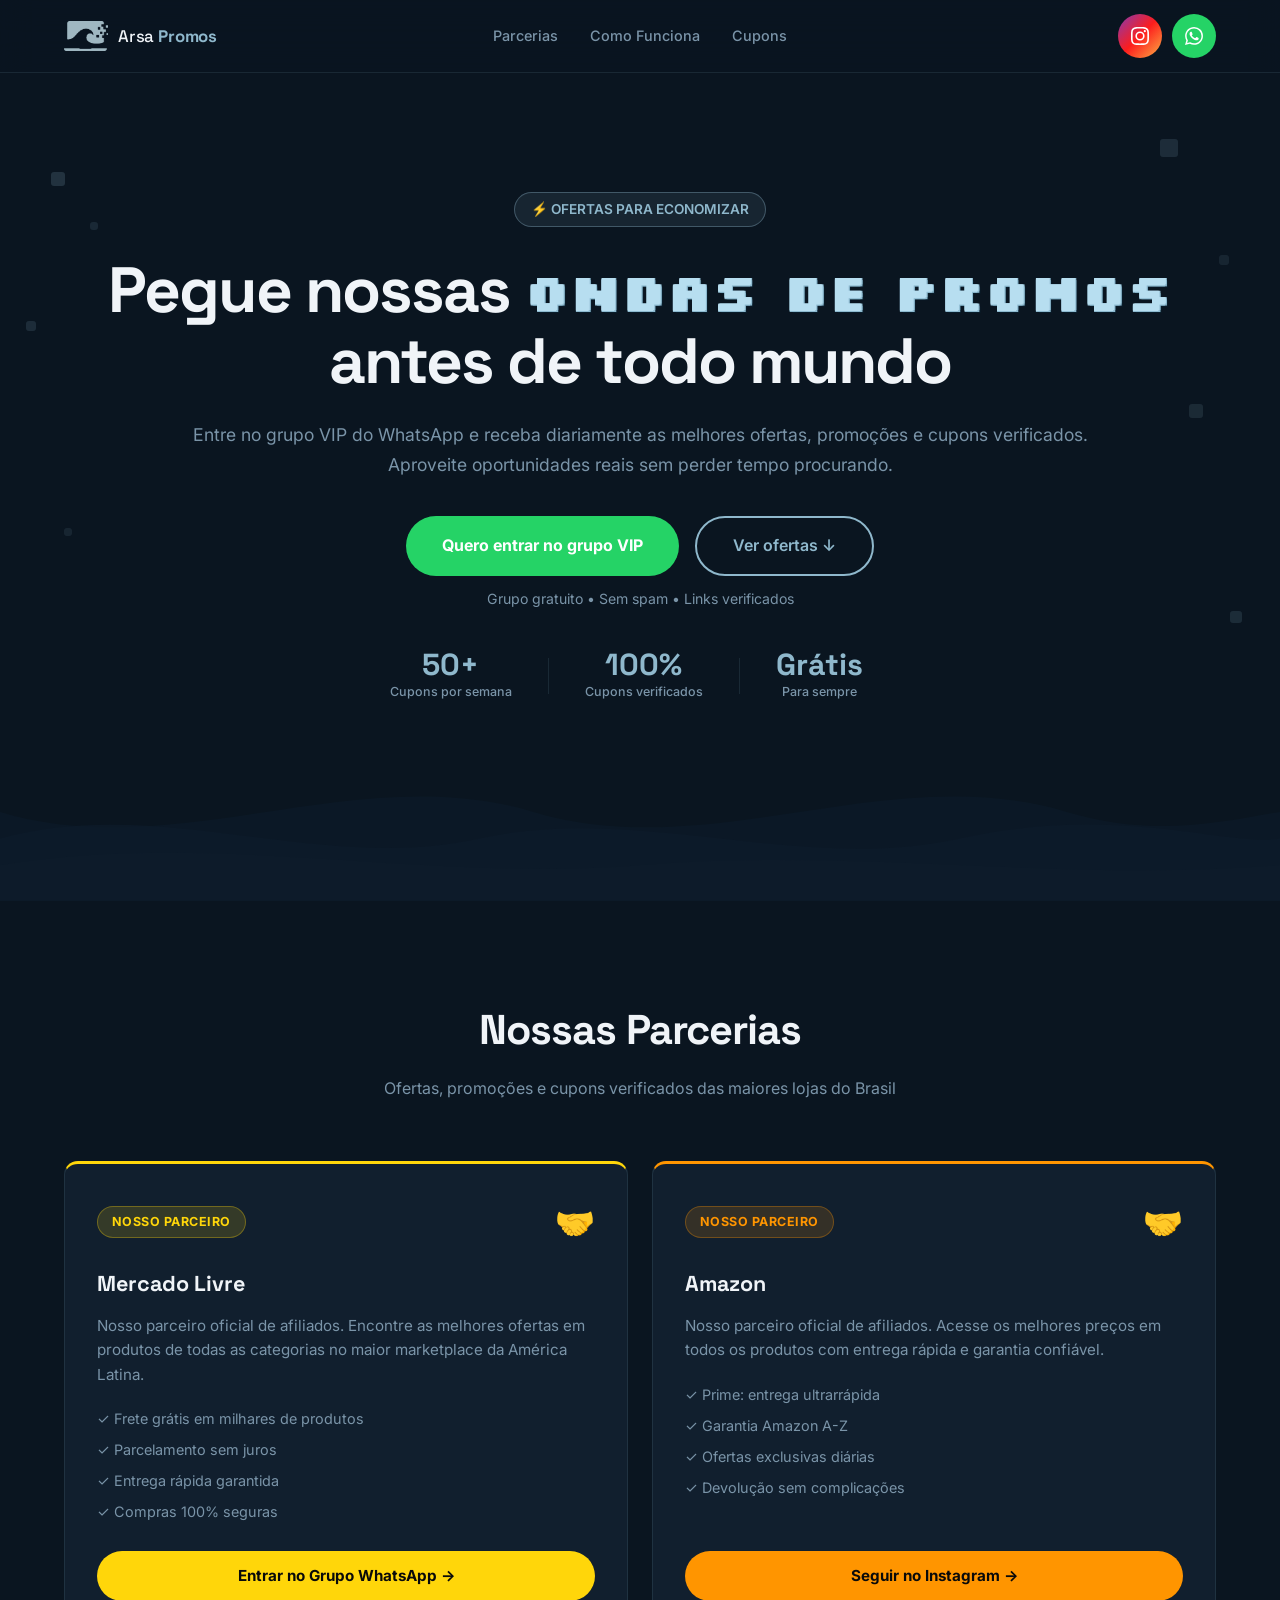
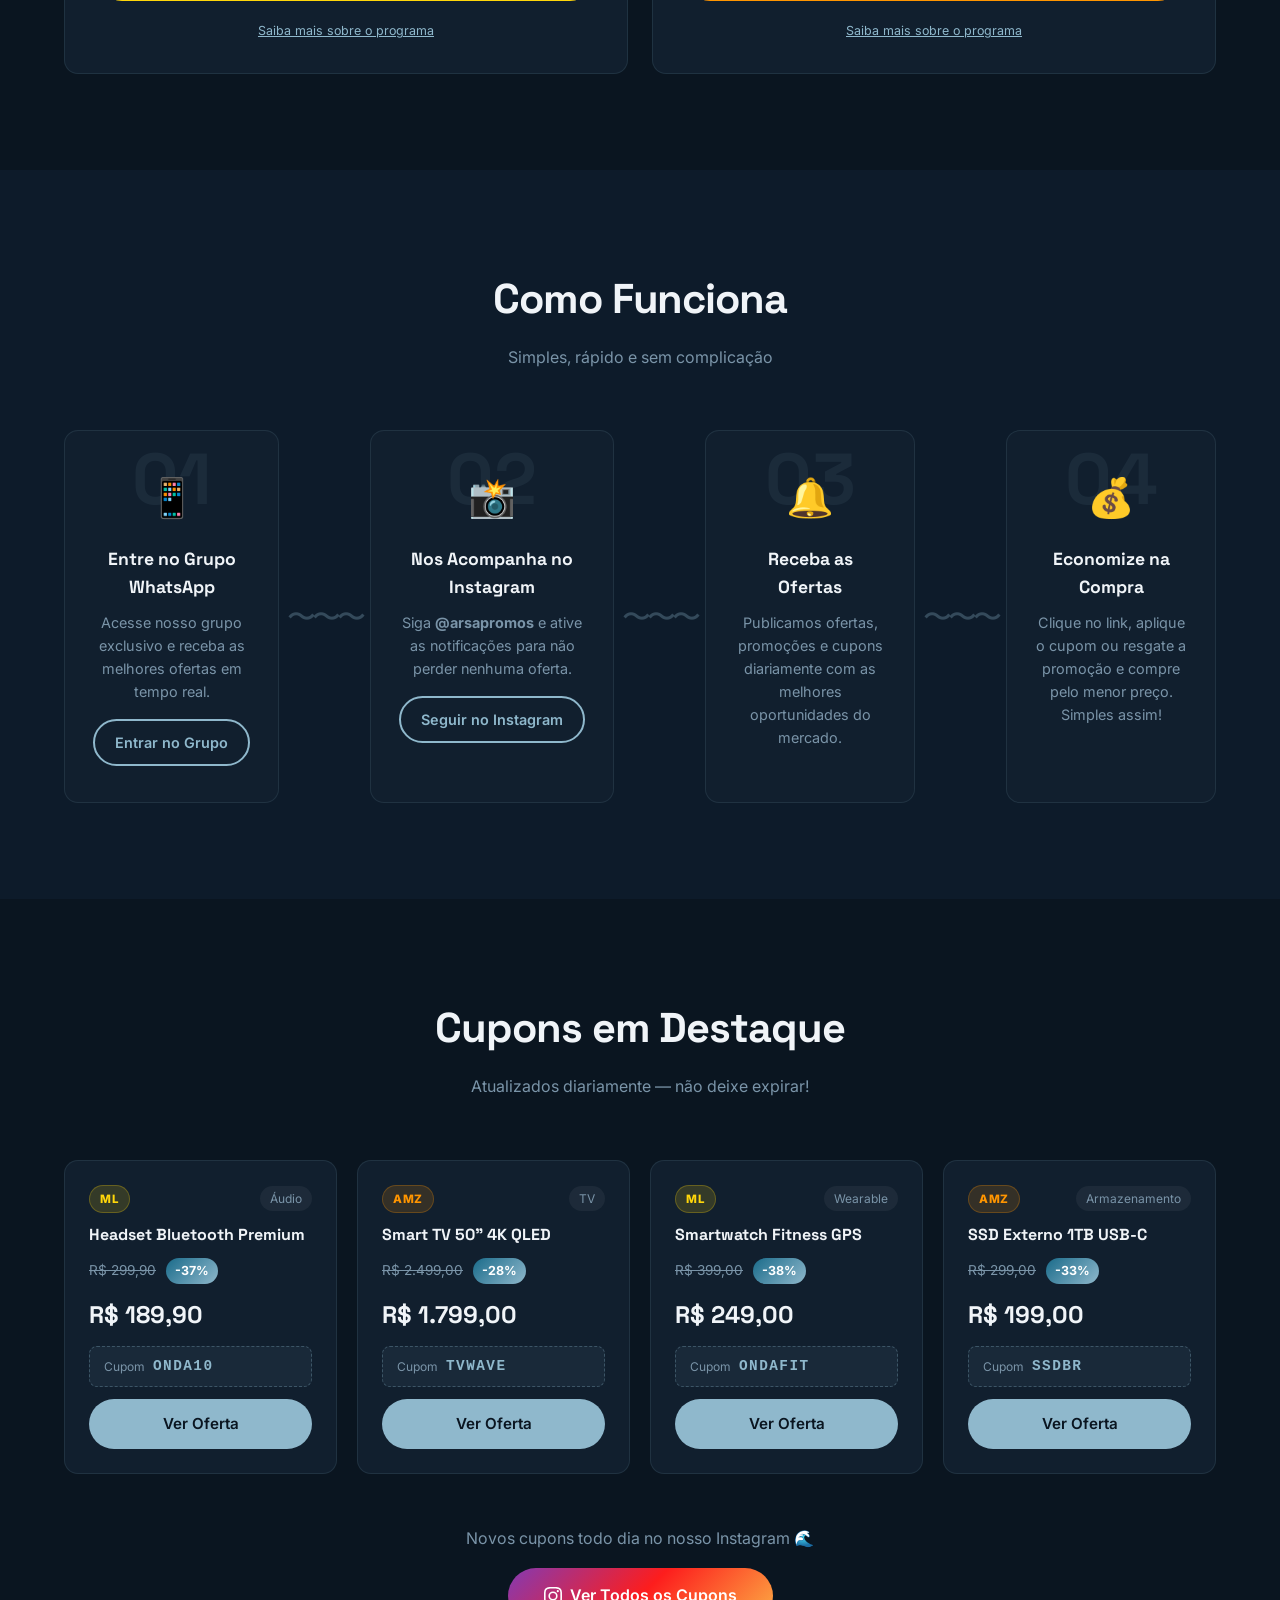
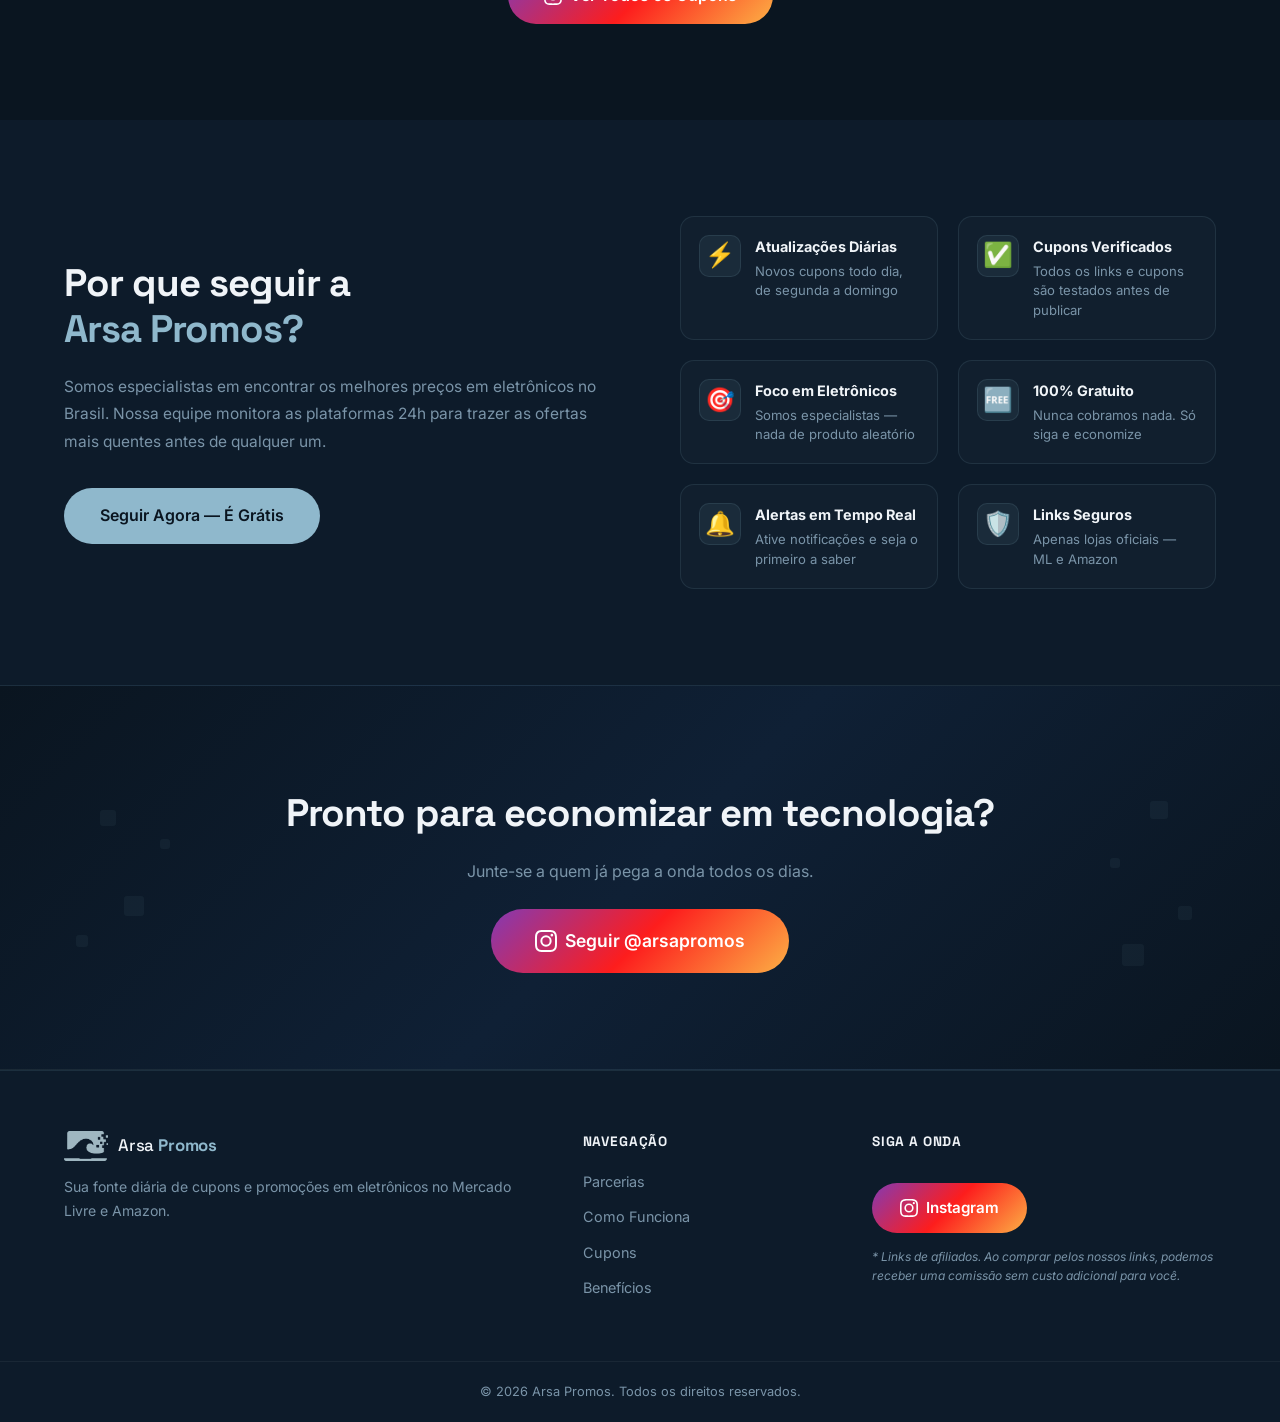
==== commit 3dbde513: "Organizando o projeto" ====
--- a/index.html
+++ b/index.html
@@ -3,11 +3,11 @@
 <head>
   <meta charset="UTF-8" />
   <meta name="viewport" content="width=device-width, initial-scale=1.0" />
-  <meta name="description" content="Onda de Cupons — Cupons e promoções diárias em eletrônicos no Mercado Livre e Amazon. Economize de verdade em tecnologia." />
-  <title>Onda de Cupons | Melhores Cupons de Eletrônicos</title>
+  <meta name="description" content="Arsa Promos — Cupons e promoções diárias em eletrônicos no Mercado Livre e Amazon. Economize de verdade em tecnologia." />
+  <title>Arsa Promos | Melhores Cupons de Eletrônicos</title>
   <link rel="preconnect" href="https://fonts.googleapis.com" />
   <link rel="preconnect" href="https://fonts.gstatic.com" crossorigin />
-  <link href="https://fonts.googleapis.com/css2?family=Inter:wght@400;500;600;700&family=Space+Grotesk:wght@500;700;800&display=swap" rel="stylesheet" />
+  <link href="https://fonts.googleapis.com/css2?family=Inter:wght@400;500;600;700&family=Silkscreen:wght@400;700&family=Space+Grotesk:wght@500;700;800&display=swap" rel="stylesheet" />
   <link rel="stylesheet" href="style.css" />
 </head>
 <body>
@@ -16,22 +16,28 @@
   <header class="header">
     <div class="container header__inner">
       <a href="#" class="logo">
-        <img src="Camada 1.png" alt="Onda de Cupons" class="logo__icon" />
-        <span class="logo__text">Onda de <strong>Cupons</strong></span>
+        <img src="logo.png" alt="Arsa Promos" class="logo__icon" />
+        <span class="logo__text">Arsa <strong>Promos</strong></span>
       </a>
 
       <nav class="nav" aria-label="Navegação principal">
-        <a href="#plataformas" class="nav__link">Plataformas</a>
+        <a href="#plataformas" class="nav__link">Parcerias</a>
         <a href="#como-funciona" class="nav__link">Como Funciona</a>
         <a href="#cupons" class="nav__link">Cupons</a>
       </nav>
 
-      <a href="https://www.instagram.com/ondadecupons/" class="btn btn--instagram btn--header-ig" target="_blank" rel="noopener noreferrer">
-        <svg width="18" height="18" viewBox="0 0 24 24" fill="currentColor" aria-hidden="true">
-          <path d="M12 2.163c3.204 0 3.584.012 4.85.07 3.252.148 4.771 1.691 4.919 4.919.058 1.265.069 1.645.069 4.849 0 3.205-.012 3.584-.069 4.849-.149 3.225-1.664 4.771-4.919 4.919-1.266.058-1.644.07-4.85.07-3.204 0-3.584-.012-4.849-.07-3.26-.149-4.771-1.699-4.919-4.92-.058-1.265-.07-1.644-.07-4.849 0-3.204.013-3.583.07-4.849.149-3.227 1.664-4.771 4.919-4.919 1.266-.057 1.645-.069 4.849-.069zM12 0C8.741 0 8.333.014 7.053.072 2.695.272.273 2.69.073 7.052.014 8.333 0 8.741 0 12c0 3.259.014 3.668.072 4.948.2 4.358 2.618 6.78 6.98 6.98C8.333 23.986 8.741 24 12 24c3.259 0 3.668-.014 4.948-.072 4.354-.2 6.782-2.618 6.979-6.98.059-1.28.073-1.689.073-4.948 0-3.259-.014-3.667-.072-4.947-.196-4.354-2.617-6.78-6.979-6.98C15.668.014 15.259 0 12 0zm0 5.838a6.162 6.162 0 100 12.324 6.162 6.162 0 000-12.324zM12 16a4 4 0 110-8 4 4 0 010 8zm6.406-11.845a1.44 1.44 0 100 2.881 1.44 1.44 0 000-2.881z"/>
-        </svg>
-        <span class="btn-label">@ondadecupons</span>
-      </a>
+      <div class="header__social" aria-label="Redes sociais e grupo">
+        <a href="https://www.instagram.com/arsapromos/" class="btn btn--icon btn--instagram-round" target="_blank" rel="noopener noreferrer" aria-label="Instagram Arsa Promos">
+          <svg width="18" height="18" viewBox="0 0 24 24" fill="currentColor" aria-hidden="true">
+            <path d="M12 2.163c3.204 0 3.584.012 4.85.07 3.252.148 4.771 1.691 4.919 4.919.058 1.265.069 1.645.069 4.849 0 3.205-.012 3.584-.069 4.849-.149 3.225-1.664 4.771-4.919 4.919-1.266.058-1.644.07-4.85.07-3.204 0-3.584-.012-4.849-.07-3.26-.149-4.771-1.699-4.919-4.92-.058-1.265-.07-1.644-.07-4.849 0-3.204.013-3.583.07-4.849.149-3.227 1.664-4.771 4.919-4.919 1.266-.057 1.645-.069 4.849-.069zM12 0C8.741 0 8.333.014 7.053.072 2.695.272.273 2.69.073 7.052.014 8.333 0 8.741 0 12c0 3.259.014 3.668.072 4.948.2 4.358 2.618 6.78 6.98 6.98C8.333 23.986 8.741 24 12 24c3.259 0 3.668-.014 4.948-.072 4.354-.2 6.782-2.618 6.979-6.98.059-1.28.073-1.689.073-4.948 0-3.259-.014-3.667-.072-4.947-.196-4.354-2.617-6.78-6.979-6.98C15.668.014 15.259 0 12 0zm0 5.838a6.162 6.162 0 100 12.324 6.162 6.162 0 000-12.324zM12 16a4 4 0 110-8 4 4 0 010 8zm6.406-11.845a1.44 1.44 0 100 2.881 1.44 1.44 0 000-2.881z"/>
+          </svg>
+        </a>
+        <a href="https://chat.whatsapp.com/LOQ0rmP11pr2BGIU40chdC" class="btn btn--icon btn--whatsapp-round" target="_blank" rel="noopener noreferrer" aria-label="Entrar no grupo do WhatsApp">
+          <svg width="18" height="18" viewBox="0 0 24 24" fill="currentColor" aria-hidden="true">
+            <path d="M20.52 3.48A11.87 11.87 0 0012.06 0C5.5 0 .16 5.34.16 11.9c0 2.1.55 4.15 1.6 5.96L0 24l6.32-1.66a11.84 11.84 0 005.74 1.47h.01c6.56 0 11.9-5.34 11.9-11.9 0-3.18-1.24-6.17-3.45-8.43zM12.07 21.8h-.01a9.9 9.9 0 01-5.04-1.38l-.36-.21-3.75.99 1-3.65-.24-.38a9.86 9.86 0 01-1.53-5.27c0-5.46 4.45-9.9 9.92-9.9 2.65 0 5.14 1.03 7.01 2.91a9.85 9.85 0 012.9 7c0 5.47-4.45 9.9-9.9 9.9zm5.43-7.42c-.3-.15-1.77-.87-2.04-.97-.27-.1-.46-.15-.66.15-.2.3-.76.97-.93 1.17-.17.2-.34.22-.64.07-.3-.15-1.25-.46-2.38-1.47-.88-.78-1.47-1.74-1.64-2.04-.17-.3-.02-.46.13-.6.14-.14.3-.34.45-.5.15-.17.2-.3.3-.5.1-.2.05-.37-.02-.52-.08-.15-.66-1.6-.9-2.2-.24-.58-.48-.5-.66-.51h-.56c-.2 0-.52.07-.8.37-.27.3-1.05 1.02-1.05 2.48 0 1.46 1.08 2.87 1.23 3.07.15.2 2.1 3.2 5.08 4.49.71.31 1.27.5 1.7.64.72.23 1.37.2 1.88.12.58-.09 1.77-.72 2.02-1.42.25-.7.25-1.3.17-1.42-.07-.12-.27-.2-.57-.35z"/>
+          </svg>
+        </a>
+      </div>
     </div>
   </header>
 
@@ -50,22 +56,22 @@
     </div>
 
     <div class="container hero__content">
-      <div class="hero__badge">⚡ Eletrônicos com desconto real</div>
+      <div class="hero__badge">⚡ OFERTAS PARA ECONOMIZAR</div>
       <h1 class="hero__title">
-        Pegue a onda dos<br />
-        <span class="hero__title--accent">melhores cupons</span><br />
-        de eletrônicos
+        <span class="hero__title--firstline">Pegue nossas <span class="hero__title--accent hero__title--onda">ondas de promos</span></span><br />
+        <span class="hero__title--tail">antes de todo mundo</span>
       </h1>
       <p class="hero__subtitle">
-        Promoções diárias no Mercado Livre e Amazon.<br />
-        Siga agora e nunca mais pague preço cheio em tecnologia.
+        Entre no grupo VIP do WhatsApp e receba diariamente as melhores ofertas, promoções e cupons verificados.<br />
+        Aproveite oportunidades reais sem perder tempo procurando.
       </p>
       <div class="hero__actions">
-        <a href="https://www.instagram.com/ondadecupons/" class="btn btn--primary btn--lg" target="_blank" rel="noopener noreferrer">
-          Seguir no Instagram
-        </a>
-        <a href="#cupons" class="btn btn--ghost btn--lg">Ver Cupons ↓</a>
-      </div>
+        <a href="https://chat.whatsapp.com/LOQ0rmP11pr2BGIU40chdC" class="btn btn--whatsapp btn--lg" target="_blank" rel="noopener noreferrer" aria-label="Entrar no grupo do WhatsApp">
+          Quero entrar no grupo VIP
+        </a>
+        <a href="#cupons" class="btn btn--ghost btn--lg">Ver ofertas ↓</a>
+      </div>
+      <p class="hero__trust">Grupo gratuito • Sem spam • Links verificados</p>
       <div class="hero__stats">
         <div class="stat">
           <span class="stat__number">50+</span>
@@ -94,49 +100,51 @@
     </div>
   </section>
 
-  <!-- ===== PLATAFORMAS ===== -->
+  <!-- ===== PARCERIAS ===== -->
   <section class="section" id="plataformas">
     <div class="container">
       <div class="section__header">
-        <h2 class="section__title">Nossas Plataformas</h2>
-        <p class="section__subtitle">Cupons verificados direto das maiores lojas do Brasil</p>
+        <h2 class="section__title">Nossas Parcerias</h2>
+        <p class="section__subtitle">Ofertas, promoções e cupons verificados das maiores lojas do Brasil</p>
       </div>
       <div class="platforms__grid">
 
         <div class="platform-card platform-card--ml">
           <div class="platform-card__top">
-            <span class="platform-badge platform-badge--ml">Mercado Livre</span>
-            <span class="platform-icon">🛒</span>
-          </div>
-          <h3 class="platform-card__title">Ofertas Relâmpago</h3>
-          <p class="platform-card__desc">Eletrônicos com desconto de até 70% no maior marketplace da América Latina.</p>
+            <span class="platform-badge platform-badge--ml">Nosso Parceiro</span>
+            <span class="platform-icon">🤝</span>
+          </div>
+          <h3 class="platform-card__title">Mercado Livre</h3>
+          <p class="platform-card__desc">Nosso parceiro oficial de afiliados. Encontre as melhores ofertas em produtos de todas as categorias no maior marketplace da América Latina.</p>
           <ul class="platform-card__list">
             <li>✓ Frete grátis em milhares de produtos</li>
             <li>✓ Parcelamento sem juros</li>
-            <li>✓ Entrega no mesmo dia em capitais</li>
-            <li>✓ Proteção total na compra</li>
+            <li>✓ Entrega rápida garantida</li>
+            <li>✓ Compras 100% seguras</li>
           </ul>
-          <a href="https://www.instagram.com/ondadecupons/" class="btn btn--ml btn--full" target="_blank" rel="noopener noreferrer">
-            Ver Cupons ML →
+          <a href="https://chat.whatsapp.com/LOQ0rmP11pr2BGIU40chdC" class="btn btn--ml btn--full" target="_blank" rel="noopener noreferrer">
+            Entrar no Grupo WhatsApp →
           </a>
+          <p class="platform-card__info"><a href="https://www.serasa.com.br/blog/mercado-livre-afiliados/" target="_blank" rel="noopener noreferrer">Saiba mais sobre o programa</a></p>
         </div>
 
         <div class="platform-card platform-card--amz">
           <div class="platform-card__top">
-            <span class="platform-badge platform-badge--amz">Amazon</span>
-            <span class="platform-icon">📦</span>
-          </div>
-          <h3 class="platform-card__title">Deals do Dia</h3>
-          <p class="platform-card__desc">Gadgets, smart TVs e acessórios com os melhores preços da Amazon Brasil.</p>
+            <span class="platform-badge platform-badge--amz">Nosso Parceiro</span>
+            <span class="platform-icon">🤝</span>
+          </div>
+          <h3 class="platform-card__title">Amazon</h3>
+          <p class="platform-card__desc">Nosso parceiro oficial de afiliados. Acesse os melhores preços em todos os produtos com entrega rápida e garantia confiável.</p>
           <ul class="platform-card__list">
             <li>✓ Prime: entrega ultrarrápida</li>
             <li>✓ Garantia Amazon A-Z</li>
-            <li>✓ Cupons exclusivos de vendedor</li>
-            <li>✓ Devolução sem burocracia</li>
+            <li>✓ Ofertas exclusivas diárias</li>
+            <li>✓ Devolução sem complicações</li>
           </ul>
-          <a href="https://www.instagram.com/ondadecupons/" class="btn btn--amz btn--full" target="_blank" rel="noopener noreferrer">
-            Ver Cupons Amazon →
+          <a href="https://associados.amazon.com.br/influencers?referrer=referral-search-ads" class="btn btn--amz btn--full" target="_blank" rel="noopener noreferrer">
+            Seguir no Instagram →
           </a>
+          <p class="platform-card__info"><a href="https://tecnoblog.net/responde/como-funciona-o-programa-de-afiliados-da-amazon/" target="_blank" rel="noopener noreferrer">Saiba mais sobre o programa</a></p>
         </div>
 
       </div>
@@ -154,22 +162,35 @@
         <div class="step">
           <div class="step__num">01</div>
           <div class="step__icon">📱</div>
-          <h3 class="step__title">Siga no Instagram</h3>
-          <p class="step__text">Siga <strong>@ondadecupons</strong> e ative as notificações para não perder nenhuma oferta.</p>
+          <h3 class="step__title">Entre no Grupo WhatsApp</h3>
+          <p class="step__text">Acesse nosso grupo exclusivo e receba as melhores ofertas em tempo real.</p>
+          <div class="step__actions">
+            <a href="https://chat.whatsapp.com/LOQ0rmP11pr2BGIU40chdC" class="btn btn--ghost" target="_blank" rel="noopener noreferrer">Entrar no Grupo</a>
+          </div>
         </div>
         <div class="step__wave" aria-hidden="true">〜〜〜</div>
         <div class="step">
           <div class="step__num">02</div>
-          <div class="step__icon">🔔</div>
-          <h3 class="step__title">Receba as Ofertas</h3>
-          <p class="step__text">Publicamos cupons e links diariamente com os melhores descontos em eletrônicos.</p>
+          <div class="step__icon">📸</div>
+          <h3 class="step__title">Nos Acompanha no Instagram</h3>
+          <p class="step__text">Siga <strong>@arsapromos</strong> e ative as notificações para não perder nenhuma oferta.</p>
+          <div class="step__actions">
+            <a href="https://www.instagram.com/arsapromos/" class="btn btn--ghost" target="_blank" rel="noopener noreferrer">Seguir no Instagram</a>
+          </div>
         </div>
         <div class="step__wave" aria-hidden="true">〜〜〜</div>
         <div class="step">
           <div class="step__num">03</div>
+          <div class="step__icon">🔔</div>
+          <h3 class="step__title">Receba as Ofertas</h3>
+          <p class="step__text">Publicamos ofertas, promoções e cupons diariamente com as melhores oportunidades do mercado.</p>
+        </div>
+        <div class="step__wave" aria-hidden="true">〜〜〜</div>
+        <div class="step">
+          <div class="step__num">04</div>
           <div class="step__icon">💰</div>
           <h3 class="step__title">Economize na Compra</h3>
-          <p class="step__text">Clique no link, aplique o cupom e compre pelo menor preço. Simples assim!</p>
+          <p class="step__text">Clique no link, aplique o cupom ou resgate a promoção e compre pelo menor preço. Simples assim!</p>
         </div>
       </div>
     </div>
@@ -199,7 +220,7 @@
             <span class="coupon-code__label">Cupom</span>
             <code class="coupon-code__value">ONDA10</code>
           </div>
-          <a href="https://www.instagram.com/ondadecupons/" class="btn btn--primary btn--full" target="_blank" rel="noopener noreferrer">Ver Oferta</a>
+          <a href="https://www.instagram.com/arsapromos/" class="btn btn--primary btn--full" target="_blank" rel="noopener noreferrer">Ver Oferta</a>
         </div>
 
         <div class="coupon-card">
@@ -217,7 +238,7 @@
             <span class="coupon-code__label">Cupom</span>
             <code class="coupon-code__value">TVWAVE</code>
           </div>
-          <a href="https://www.instagram.com/ondadecupons/" class="btn btn--primary btn--full" target="_blank" rel="noopener noreferrer">Ver Oferta</a>
+          <a href="https://www.instagram.com/arsapromos/" class="btn btn--primary btn--full" target="_blank" rel="noopener noreferrer">Ver Oferta</a>
         </div>
 
         <div class="coupon-card">
@@ -235,7 +256,7 @@
             <span class="coupon-code__label">Cupom</span>
             <code class="coupon-code__value">ONDAFIT</code>
           </div>
-          <a href="https://www.instagram.com/ondadecupons/" class="btn btn--primary btn--full" target="_blank" rel="noopener noreferrer">Ver Oferta</a>
+          <a href="https://www.instagram.com/arsapromos/" class="btn btn--primary btn--full" target="_blank" rel="noopener noreferrer">Ver Oferta</a>
         </div>
 
         <div class="coupon-card">
@@ -253,14 +274,14 @@
             <span class="coupon-code__label">Cupom</span>
             <code class="coupon-code__value">SSDBR</code>
           </div>
-          <a href="https://www.instagram.com/ondadecupons/" class="btn btn--primary btn--full" target="_blank" rel="noopener noreferrer">Ver Oferta</a>
+          <a href="https://www.instagram.com/arsapromos/" class="btn btn--primary btn--full" target="_blank" rel="noopener noreferrer">Ver Oferta</a>
         </div>
 
       </div>
 
       <div class="coupons__cta">
         <p>Novos cupons todo dia no nosso Instagram 🌊</p>
-        <a href="https://www.instagram.com/ondadecupons/" class="btn btn--instagram btn--lg" target="_blank" rel="noopener noreferrer">
+        <a href="https://www.instagram.com/arsapromos/" class="btn btn--instagram btn--lg" target="_blank" rel="noopener noreferrer">
           <svg width="18" height="18" viewBox="0 0 24 24" fill="currentColor" aria-hidden="true">
             <path d="M12 2.163c3.204 0 3.584.012 4.85.07 3.252.148 4.771 1.691 4.919 4.919.058 1.265.069 1.645.069 4.849 0 3.205-.012 3.584-.069 4.849-.149 3.225-1.664 4.771-4.919 4.919-1.266.058-1.644.07-4.85.07-3.204 0-3.584-.012-4.849-.07-3.26-.149-4.771-1.699-4.919-4.92-.058-1.265-.07-1.644-.07-4.849 0-3.204.013-3.583.07-4.849.149-3.227 1.664-4.771 4.919-4.919 1.266-.057 1.645-.069 4.849-.069zM12 0C8.741 0 8.333.014 7.053.072 2.695.272.273 2.69.073 7.052.014 8.333 0 8.741 0 12c0 3.259.014 3.668.072 4.948.2 4.358 2.618 6.78 6.98 6.98C8.333 23.986 8.741 24 12 24c3.259 0 3.668-.014 4.948-.072 4.354-.2 6.782-2.618 6.979-6.98.059-1.28.073-1.689.073-4.948 0-3.259-.014-3.667-.072-4.947-.196-4.354-2.617-6.78-6.979-6.98C15.668.014 15.259 0 12 0zm0 5.838a6.162 6.162 0 100 12.324 6.162 6.162 0 000-12.324zM12 16a4 4 0 110-8 4 4 0 010 8zm6.406-11.845a1.44 1.44 0 100 2.881 1.44 1.44 0 000-2.881z"/>
           </svg>
@@ -277,14 +298,14 @@
         <div class="benefits__text">
           <h2 class="benefits__title">
             Por que seguir a<br />
-            <span class="text--accent">Onda de Cupons?</span>
+            <span class="text--accent">Arsa Promos?</span>
           </h2>
           <p class="benefits__desc">
             Somos especialistas em encontrar os melhores preços em eletrônicos no Brasil.
             Nossa equipe monitora as plataformas 24h para trazer as ofertas mais quentes
             antes de qualquer um.
           </p>
-          <a href="https://www.instagram.com/ondadecupons/" class="btn btn--primary btn--lg" target="_blank" rel="noopener noreferrer">
+          <a href="https://www.instagram.com/arsapromos/" class="btn btn--primary btn--lg" target="_blank" rel="noopener noreferrer">
             Seguir Agora — É Grátis
           </a>
         </div>
@@ -345,11 +366,11 @@
       </div>
       <h2 class="cta-final__title">Pronto para economizar em tecnologia?</h2>
       <p class="cta-final__subtitle">Junte-se a quem já pega a onda todos os dias.</p>
-      <a href="https://www.instagram.com/ondadecupons/" class="btn btn--instagram btn--xl" target="_blank" rel="noopener noreferrer">
+      <a href="https://www.instagram.com/arsapromos/" class="btn btn--instagram btn--xl" target="_blank" rel="noopener noreferrer">
         <svg width="22" height="22" viewBox="0 0 24 24" fill="currentColor" aria-hidden="true">
           <path d="M12 2.163c3.204 0 3.584.012 4.85.07 3.252.148 4.771 1.691 4.919 4.919.058 1.265.069 1.645.069 4.849 0 3.205-.012 3.584-.069 4.849-.149 3.225-1.664 4.771-4.919 4.919-1.266.058-1.644.07-4.85.07-3.204 0-3.584-.012-4.849-.07-3.26-.149-4.771-1.699-4.919-4.92-.058-1.265-.07-1.644-.07-4.849 0-3.204.013-3.583.07-4.849.149-3.227 1.664-4.771 4.919-4.919 1.266-.057 1.645-.069 4.849-.069zM12 0C8.741 0 8.333.014 7.053.072 2.695.272.273 2.69.073 7.052.014 8.333 0 8.741 0 12c0 3.259.014 3.668.072 4.948.2 4.358 2.618 6.78 6.98 6.98C8.333 23.986 8.741 24 12 24c3.259 0 3.668-.014 4.948-.072 4.354-.2 6.782-2.618 6.979-6.98.059-1.28.073-1.689.073-4.948 0-3.259-.014-3.667-.072-4.947-.196-4.354-2.617-6.78-6.979-6.98C15.668.014 15.259 0 12 0zm0 5.838a6.162 6.162 0 100 12.324 6.162 6.162 0 000-12.324zM12 16a4 4 0 110-8 4 4 0 010 8zm6.406-11.845a1.44 1.44 0 100 2.881 1.44 1.44 0 000-2.881z"/>
         </svg>
-        Seguir @ondadecupons
+        Seguir @arsapromos
       </a>
     </div>
   </section>
@@ -359,8 +380,8 @@
     <div class="container footer__inner">
       <div class="footer__brand">
         <a href="#" class="logo">
-          <img src="Camada 1.png" alt="Onda de Cupons" class="logo__icon" />
-          <span class="logo__text">Onda de <strong>Cupons</strong></span>
+          <img src="logo.png" alt="Arsa Promos" class="logo__icon" />
+          <span class="logo__text">Arsa <strong>Promos</strong></span>
         </a>
         <p class="footer__tagline">Sua fonte diária de cupons e promoções em eletrônicos no Mercado Livre e Amazon.</p>
       </div>
@@ -368,7 +389,7 @@
       <div class="footer__nav">
         <h4 class="footer__nav-title">Navegação</h4>
         <ul>
-          <li><a href="#plataformas">Plataformas</a></li>
+          <li><a href="#plataformas">Parcerias</a></li>
           <li><a href="#como-funciona">Como Funciona</a></li>
           <li><a href="#cupons">Cupons</a></li>
           <li><a href="#beneficios">Benefícios</a></li>
@@ -377,7 +398,7 @@
 
       <div class="footer__social">
         <h4 class="footer__nav-title">Siga a Onda</h4>
-        <a href="https://www.instagram.com/ondadecupons/" class="btn btn--instagram" target="_blank" rel="noopener noreferrer">
+        <a href="https://www.instagram.com/arsapromos/" class="btn btn--instagram" target="_blank" rel="noopener noreferrer">
           <svg width="18" height="18" viewBox="0 0 24 24" fill="currentColor" aria-hidden="true">
             <path d="M12 2.163c3.204 0 3.584.012 4.85.07 3.252.148 4.771 1.691 4.919 4.919.058 1.265.069 1.645.069 4.849 0 3.205-.012 3.584-.069 4.849-.149 3.225-1.664 4.771-4.919 4.919-1.266.058-1.644.07-4.85.07-3.204 0-3.584-.012-4.849-.07-3.26-.149-4.771-1.699-4.919-4.92-.058-1.265-.07-1.644-.07-4.849 0-3.204.013-3.583.07-4.849.149-3.227 1.664-4.771 4.919-4.919 1.266-.057 1.645-.069 4.849-.069zM12 0C8.741 0 8.333.014 7.053.072 2.695.272.273 2.69.073 7.052.014 8.333 0 8.741 0 12c0 3.259.014 3.668.072 4.948.2 4.358 2.618 6.78 6.98 6.98C8.333 23.986 8.741 24 12 24c3.259 0 3.668-.014 4.948-.072 4.354-.2 6.782-2.618 6.979-6.98.059-1.28.073-1.689.073-4.948 0-3.259-.014-3.667-.072-4.947-.196-4.354-2.617-6.78-6.979-6.98C15.668.014 15.259 0 12 0zm0 5.838a6.162 6.162 0 100 12.324 6.162 6.162 0 000-12.324zM12 16a4 4 0 110-8 4 4 0 010 8zm6.406-11.845a1.44 1.44 0 100 2.881 1.44 1.44 0 000-2.881z"/>
           </svg>
@@ -391,7 +412,7 @@
 
     <div class="footer__bottom">
       <div class="container">
-        <p>© 2026 Onda de Cupons. Todos os direitos reservados.</p>
+        <p>© 2026 Arsa Promos. Todos os direitos reservados.</p>
       </div>
     </div>
   </footer>
@@ -423,5 +444,9 @@
       observer.observe(el);
     });
   </script>
+
+  <a href="https://chat.whatsapp.com/LOQ0rmP11pr2BGIU40chdC" class="mobile-sticky-cta" target="_blank" rel="noopener noreferrer" aria-label="Entrar no grupo VIP do WhatsApp">
+    Entrar no grupo VIP
+  </a>
 </body>
 </html>
--- a/style.css
+++ b/style.css
@@ -85,6 +85,16 @@
   box-shadow: 0 0 24px var(--brand-glow);
 }
 
+.btn--whatsapp {
+  background: #25d366;
+  color: #ffffff;
+  font-weight: 700;
+}
+.btn--whatsapp:hover {
+  background: #1ebe5d;
+  box-shadow: 0 6px 24px rgba(37, 211, 102, 0.45);
+}
+
 .btn--ghost {
   background: transparent;
   color: var(--brand);
@@ -101,6 +111,30 @@
 }
 .btn--instagram:hover {
   box-shadow: 0 6px 28px rgba(253, 29, 29, 0.4);
+}
+
+.btn--icon {
+  width: 44px;
+  height: 44px;
+  padding: 0;
+  border-radius: 50%;
+}
+
+.btn--instagram-round {
+  background: linear-gradient(135deg, #833ab4 0%, #fd1d1d 50%, #fcb045 100%);
+  color: #ffffff;
+}
+.btn--instagram-round:hover {
+  box-shadow: 0 6px 22px rgba(253, 29, 29, 0.45);
+}
+
+.btn--whatsapp-round {
+  background: #25d366;
+  color: #ffffff;
+}
+.btn--whatsapp-round:hover {
+  background: #1ebe5d;
+  box-shadow: 0 6px 22px rgba(37, 211, 102, 0.45);
 }
 
 .btn--ml {
@@ -132,7 +166,7 @@
 }
 .logo__text {
   font-family: var(--font-display);
-  font-size: 1.1rem;
+  font-size: 1.05rem;
   font-weight: 500;
   color: var(--text);
   letter-spacing: -0.01em;
@@ -140,7 +174,7 @@
 }
 .logo__text strong {
   color: var(--brand);
-  font-weight: 800;
+  font-weight: 700;
 }
 
 /* ===== HEADER ===== */
@@ -154,17 +188,29 @@
   border-bottom: 1px solid var(--border);
 }
 .header__inner {
-  display: flex;
-  align-items: center;
-  justify-content: space-between;
+  display: grid;
+  grid-template-columns: 1fr auto 1fr;
+  align-items: center;
   gap: 24px;
   padding-top: 14px;
   padding-bottom: 14px;
 }
 
+.logo {
+  justify-self: start;
+}
+
+.header__social {
+  display: flex;
+  align-items: center;
+  gap: 10px;
+  justify-self: end;
+}
+
 .nav {
   display: flex;
   gap: 32px;
+  justify-self: center;
 }
 .nav__link {
   font-size: 0.9rem;
@@ -201,6 +247,33 @@
   position: relative;
   z-index: 2;
   max-width: 680px;
+  margin: 0 auto;
+}
+
+@media (min-width: 1025px) {
+  .hero__content {
+    max-width: 980px;
+    display: flex;
+    flex-direction: column;
+    align-items: center;
+    text-align: center;
+  }
+
+  .hero__title br {
+    display: none;
+  }
+
+  .hero__title--firstline {
+    white-space: nowrap;
+  }
+
+  .hero__actions {
+    justify-content: center;
+  }
+
+  .hero__stats {
+    justify-content: center;
+  }
 }
 
 .hero__badge {
@@ -233,6 +306,31 @@
   position: relative;
 }
 
+.hero__title--onda {
+  display: inline-block;
+  font-family: 'Silkscreen', monospace;
+  font-size: 0.8em;
+  font-weight: 700;
+  color: #b7def0;
+  letter-spacing: 0.01em;
+  text-transform: lowercase;
+  transform: translateY(-0.04em);
+  -webkit-font-smoothing: none;
+  -moz-osx-font-smoothing: auto;
+  text-rendering: geometricPrecision;
+  text-shadow:
+    1px 0 0 #b7def0,
+    0 1px 0 #b7def0,
+    2px 0 0 #8cb9cf,
+    0 2px 0 #8cb9cf,
+    2px 2px 0 #8cb9cf,
+    3px 3px 0 rgba(10, 30, 44, 0.95);
+}
+
+.hero__title--tail {
+  white-space: nowrap;
+}
+
 .hero__subtitle {
   font-size: 1.1rem;
   color: var(--text-muted);
@@ -245,8 +343,15 @@
   display: flex;
   gap: 16px;
   flex-wrap: wrap;
-  margin-bottom: 52px;
+  margin-bottom: 12px;
   animation: fade-up 0.6s 0.45s ease both;
+}
+
+.hero__trust {
+  font-size: 0.88rem;
+  color: var(--text-muted);
+  margin-bottom: 40px;
+  animation: fade-up 0.6s 0.52s ease both;
 }
 
 .hero__stats {
@@ -349,6 +454,8 @@
   border: 1px solid var(--border);
   border-radius: var(--radius);
   padding: 32px;
+  display: flex;
+  flex-direction: column;
   transition: transform var(--transition), box-shadow var(--transition), border-color var(--transition);
 }
 .platform-card:hover {
@@ -379,6 +486,14 @@
 
 .platform-icon { font-size: 2rem; }
 
+.platform-logo {
+  width: 60px;
+  height: auto;
+  max-height: 40px;
+  object-fit: contain;
+  opacity: 0.9;
+}
+
 .platform-card__title {
   font-family: var(--font-display);
   font-size: 1.35rem;
@@ -397,16 +512,39 @@
   display: flex;
   flex-direction: column;
   gap: 8px;
+  flex-grow: 1;
+}
+
+.btn--ml,
+.btn--amz {
+  margin-bottom: 8px;
 }
 .platform-card__list li {
   font-size: 0.9rem;
   color: var(--text-muted);
 }
 
+.platform-card__info {
+  font-size: 0.78rem;
+  color: var(--text-muted);
+  text-align: center;
+  margin-top: 12px;
+}
+
+.platform-card__info a {
+  color: var(--brand);
+  text-decoration: underline;
+  transition: color var(--transition);
+}
+
+.platform-card__info a:hover {
+  color: var(--brand-bright);
+}
+
 /* ===== HOW IT WORKS ===== */
 .steps {
   display: flex;
-  align-items: flex-start;
+  align-items: stretch;
   gap: 0;
 }
 
@@ -457,6 +595,21 @@
   line-height: 1.6;
 }
 
+.step__actions {
+  display: flex;
+  gap: 12px;
+  justify-content: center;
+  margin-top: 16px;
+  flex-wrap: nowrap;
+}
+
+.step__actions .btn {
+  padding: 10px 20px;
+  font-size: 0.9rem;
+  flex: 1;
+  min-width: 0;
+}
+
 .step__wave {
   align-self: center;
   font-size: 1.8rem;
@@ -755,6 +908,10 @@
   text-align: center;
 }
 
+.mobile-sticky-cta {
+  display: none;
+}
+
 /* ===== SCROLL FADE-IN ===== */
 .fade-in-item {
   opacity: 0;
@@ -802,12 +959,40 @@
 }
 
 @media (max-width: 768px) {
+  body {
+    padding-bottom: 88px;
+  }
+
+  .header__inner {
+    display: flex;
+  }
   .hero { padding: 60px 0 130px; min-height: auto; }
   .hero__content { text-align: center; margin: 0 auto; }
   .hero__actions { justify-content: center; }
+  .hero__trust { text-align: center; }
   .hero__stats { justify-content: center; }
 
-  .nav { display: none; }
+  .header__inner {
+    flex-wrap: wrap;
+    row-gap: 10px;
+    justify-content: space-between;
+  }
+  .nav {
+    order: 3;
+    width: 100%;
+    display: flex;
+    justify-content: center;
+    gap: 18px;
+    padding-top: 10px;
+    border-top: 1px solid var(--border);
+  }
+  .nav__link {
+    font-size: 0.82rem;
+  }
+
+  .header__social {
+    order: 2;
+  }
 
   .steps {
     flex-direction: column;
@@ -830,6 +1015,24 @@
   .section__header { margin-bottom: 40px; }
 
   .coupons__grid { grid-template-columns: 1fr; max-width: 400px; margin-left: auto; margin-right: auto; }
+
+  .mobile-sticky-cta {
+    position: fixed;
+    left: 16px;
+    right: 16px;
+    bottom: 14px;
+    z-index: 120;
+    display: flex;
+    align-items: center;
+    justify-content: center;
+    height: 52px;
+    border-radius: 999px;
+    background: #25d366;
+    color: #ffffff;
+    font-size: 1rem;
+    font-weight: 700;
+    box-shadow: 0 10px 26px rgba(37, 211, 102, 0.35);
+  }
 }
 
 @media (max-width: 480px) {
@@ -840,9 +1043,10 @@
   .platforms__grid { grid-template-columns: 1fr; }
   .btn--xl { padding: 16px 32px; font-size: 1rem; }
 
-  /* No mobile, esconde o texto do botão no header — só ícone */
-  .btn--header-ig .btn-label { display: none; }
-  .btn--header-ig { padding: 10px 12px; }
+  .btn--icon {
+    width: 40px;
+    height: 40px;
+  }
 }
 
 /* ===== REDUCED MOTION ===== */
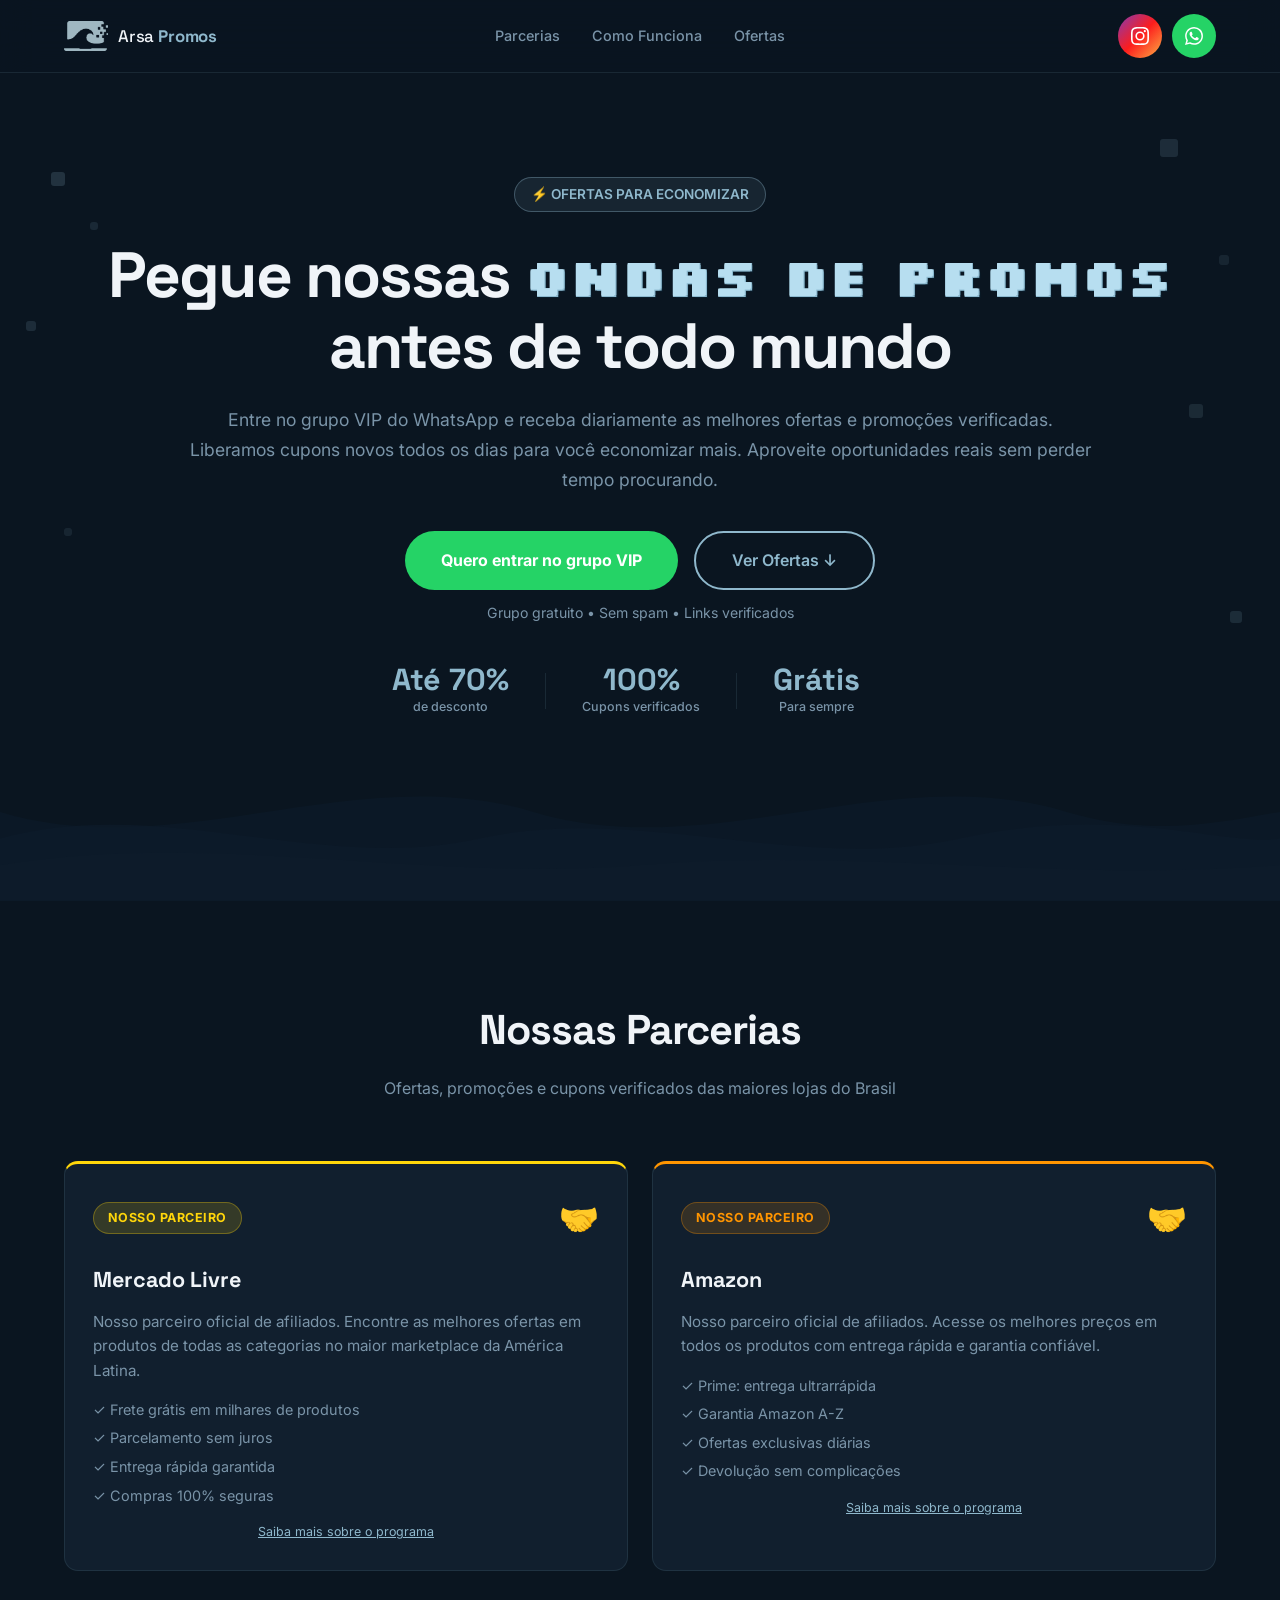
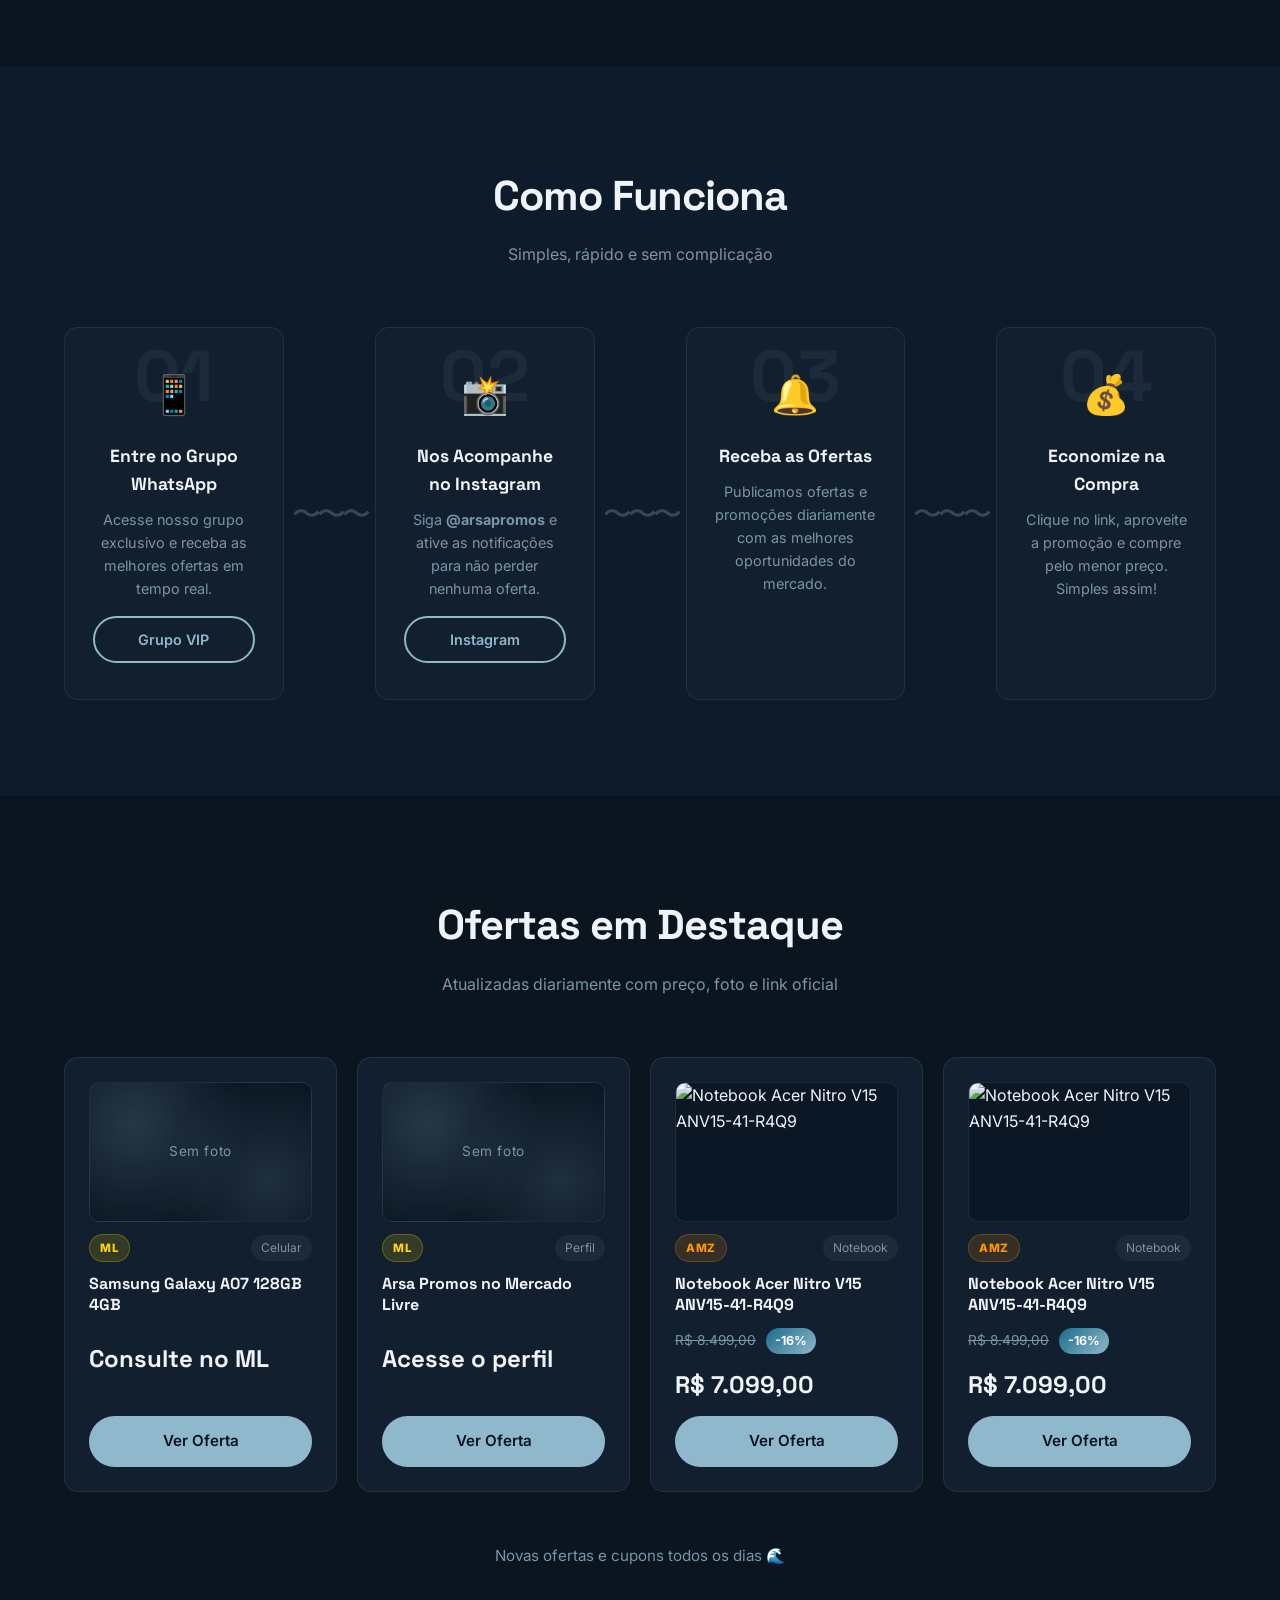
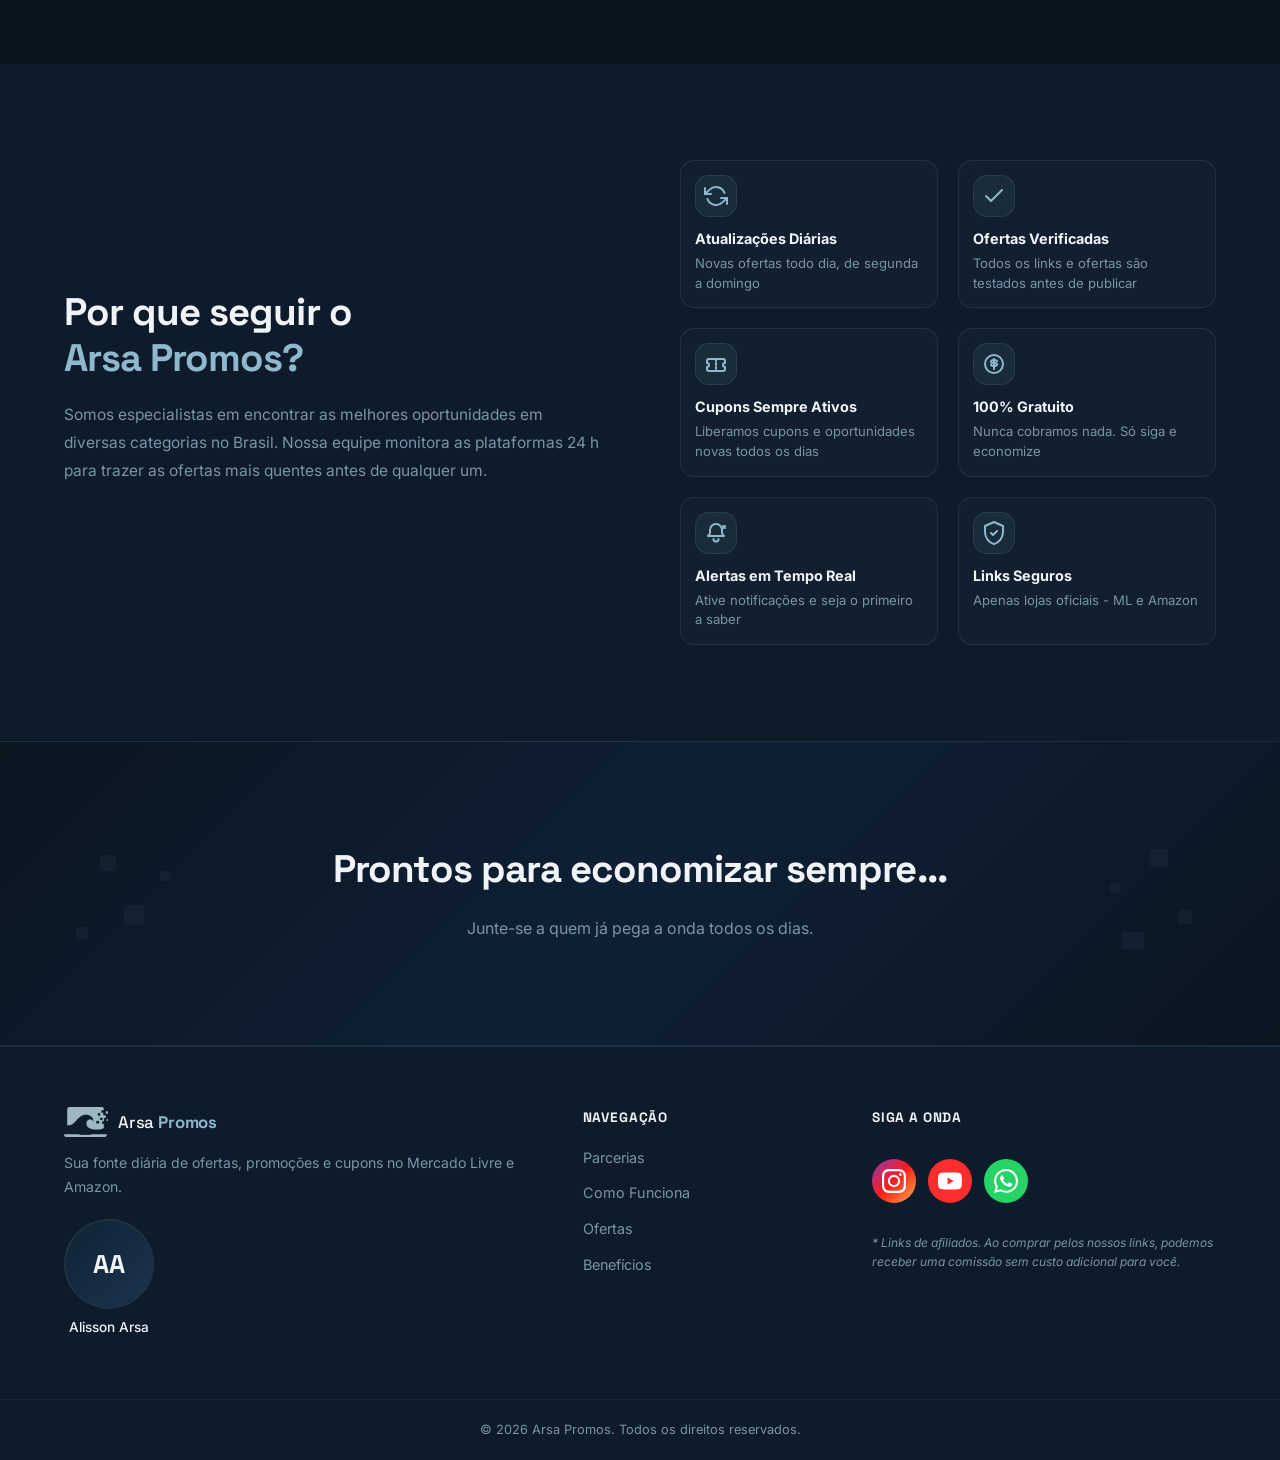
==== commit 0f24d188: "HTML e CSS finalizados, padronizados para aceitar os plugin de afiliados dentro da hostinger" ====
--- a/index.html
+++ b/index.html
@@ -3,8 +3,8 @@
 <head>
   <meta charset="UTF-8" />
   <meta name="viewport" content="width=device-width, initial-scale=1.0" />
-  <meta name="description" content="Arsa Promos — Cupons e promoções diárias em eletrônicos no Mercado Livre e Amazon. Economize de verdade em tecnologia." />
-  <title>Arsa Promos | Melhores Cupons de Eletrônicos</title>
+  <meta name="description" content="Arsa Promos - Ofertas, promoções e cupons liberados todos os dias nas maiores lojas do Brasil." />
+  <title>Arsa Promos | Ofertas e Cupons Todos os Dias</title>
   <link rel="preconnect" href="https://fonts.googleapis.com" />
   <link rel="preconnect" href="https://fonts.gstatic.com" crossorigin />
   <link href="https://fonts.googleapis.com/css2?family=Inter:wght@400;500;600;700&family=Silkscreen:wght@400;700&family=Space+Grotesk:wght@500;700;800&display=swap" rel="stylesheet" />
@@ -23,7 +23,7 @@
       <nav class="nav" aria-label="Navegação principal">
         <a href="#plataformas" class="nav__link">Parcerias</a>
         <a href="#como-funciona" class="nav__link">Como Funciona</a>
-        <a href="#cupons" class="nav__link">Cupons</a>
+        <a href="#ofertas" class="nav__link">Ofertas</a>
       </nav>
 
       <div class="header__social" aria-label="Redes sociais e grupo">
@@ -59,23 +59,24 @@
       <div class="hero__badge">⚡ OFERTAS PARA ECONOMIZAR</div>
       <h1 class="hero__title">
         <span class="hero__title--firstline">Pegue nossas <span class="hero__title--accent hero__title--onda">ondas de promos</span></span><br />
-        <span class="hero__title--tail">antes de todo mundo</span>
+        <span class="hero__title--tail">antes de todo <span class="hero__title--mundo">mundo</span></span>
       </h1>
       <p class="hero__subtitle">
-        Entre no grupo VIP do WhatsApp e receba diariamente as melhores ofertas, promoções e cupons verificados.<br />
+        Entre no grupo VIP do WhatsApp e receba diariamente as melhores ofertas e promoções verificadas.<br />
+        Liberamos cupons novos todos os dias para você economizar mais.
         Aproveite oportunidades reais sem perder tempo procurando.
       </p>
       <div class="hero__actions">
         <a href="https://chat.whatsapp.com/LOQ0rmP11pr2BGIU40chdC" class="btn btn--whatsapp btn--lg" target="_blank" rel="noopener noreferrer" aria-label="Entrar no grupo do WhatsApp">
           Quero entrar no grupo VIP
         </a>
-        <a href="#cupons" class="btn btn--ghost btn--lg">Ver ofertas ↓</a>
+        <a href="#ofertas" class="btn btn--ghost btn--lg">Ver Ofertas ↓</a>
       </div>
       <p class="hero__trust">Grupo gratuito • Sem spam • Links verificados</p>
       <div class="hero__stats">
         <div class="stat">
-          <span class="stat__number">50+</span>
-          <span class="stat__label">Cupons por semana</span>
+          <span class="stat__number">Até 70%</span>
+          <span class="stat__label">de desconto</span>
         </div>
         <div class="stat__divider"></div>
         <div class="stat">
@@ -122,9 +123,6 @@
             <li>✓ Entrega rápida garantida</li>
             <li>✓ Compras 100% seguras</li>
           </ul>
-          <a href="https://chat.whatsapp.com/LOQ0rmP11pr2BGIU40chdC" class="btn btn--ml btn--full" target="_blank" rel="noopener noreferrer">
-            Entrar no Grupo WhatsApp →
-          </a>
           <p class="platform-card__info"><a href="https://www.serasa.com.br/blog/mercado-livre-afiliados/" target="_blank" rel="noopener noreferrer">Saiba mais sobre o programa</a></p>
         </div>
 
@@ -141,9 +139,6 @@
             <li>✓ Ofertas exclusivas diárias</li>
             <li>✓ Devolução sem complicações</li>
           </ul>
-          <a href="https://associados.amazon.com.br/influencers?referrer=referral-search-ads" class="btn btn--amz btn--full" target="_blank" rel="noopener noreferrer">
-            Seguir no Instagram →
-          </a>
           <p class="platform-card__info"><a href="https://tecnoblog.net/responde/como-funciona-o-programa-de-afiliados-da-amazon/" target="_blank" rel="noopener noreferrer">Saiba mais sobre o programa</a></p>
         </div>
 
@@ -165,17 +160,17 @@
           <h3 class="step__title">Entre no Grupo WhatsApp</h3>
           <p class="step__text">Acesse nosso grupo exclusivo e receba as melhores ofertas em tempo real.</p>
           <div class="step__actions">
-            <a href="https://chat.whatsapp.com/LOQ0rmP11pr2BGIU40chdC" class="btn btn--ghost" target="_blank" rel="noopener noreferrer">Entrar no Grupo</a>
+            <a href="https://chat.whatsapp.com/LOQ0rmP11pr2BGIU40chdC" class="btn btn--ghost" target="_blank" rel="noopener noreferrer">Grupo VIP</a>
           </div>
         </div>
         <div class="step__wave" aria-hidden="true">〜〜〜</div>
         <div class="step">
           <div class="step__num">02</div>
           <div class="step__icon">📸</div>
-          <h3 class="step__title">Nos Acompanha no Instagram</h3>
+          <h3 class="step__title">Nos Acompanhe no Instagram</h3>
           <p class="step__text">Siga <strong>@arsapromos</strong> e ative as notificações para não perder nenhuma oferta.</p>
           <div class="step__actions">
-            <a href="https://www.instagram.com/arsapromos/" class="btn btn--ghost" target="_blank" rel="noopener noreferrer">Seguir no Instagram</a>
+            <a href="https://www.instagram.com/arsapromos/" class="btn btn--ghost" target="_blank" rel="noopener noreferrer">Instagram</a>
           </div>
         </div>
         <div class="step__wave" aria-hidden="true">〜〜〜</div>
@@ -183,110 +178,34 @@
           <div class="step__num">03</div>
           <div class="step__icon">🔔</div>
           <h3 class="step__title">Receba as Ofertas</h3>
-          <p class="step__text">Publicamos ofertas, promoções e cupons diariamente com as melhores oportunidades do mercado.</p>
+          <p class="step__text">Publicamos ofertas e promoções diariamente com as melhores oportunidades do mercado.</p>
         </div>
         <div class="step__wave" aria-hidden="true">〜〜〜</div>
         <div class="step">
           <div class="step__num">04</div>
           <div class="step__icon">💰</div>
           <h3 class="step__title">Economize na Compra</h3>
-          <p class="step__text">Clique no link, aplique o cupom ou resgate a promoção e compre pelo menor preço. Simples assim!</p>
+          <p class="step__text">Clique no link, aproveite a promoção e compre pelo menor preço. Simples assim!</p>
         </div>
       </div>
     </div>
   </section>
 
-  <!-- ===== CUPONS ===== -->
-  <section class="section" id="cupons">
+  <!-- ===== OFERTAS ===== -->
+  <section class="section" id="ofertas">
     <div class="container">
       <div class="section__header">
-        <h2 class="section__title">Cupons em Destaque</h2>
-        <p class="section__subtitle">Atualizados diariamente — não deixe expirar!</p>
-      </div>
-      <div class="coupons__grid">
-
-        <div class="coupon-card">
-          <div class="coupon-card__header">
-            <span class="coupon-badge coupon-badge--ml">ML</span>
-            <span class="coupon-tag">Áudio</span>
-          </div>
-          <h3 class="coupon-card__title">Headset Bluetooth Premium</h3>
-          <div class="coupon-card__pricing">
-            <span class="price--original">R$ 299,90</span>
-            <span class="price--off">-37%</span>
-          </div>
-          <span class="price--final">R$ 189,90</span>
-          <div class="coupon-code">
-            <span class="coupon-code__label">Cupom</span>
-            <code class="coupon-code__value">ONDA10</code>
-          </div>
-          <a href="https://www.instagram.com/arsapromos/" class="btn btn--primary btn--full" target="_blank" rel="noopener noreferrer">Ver Oferta</a>
-        </div>
-
-        <div class="coupon-card">
-          <div class="coupon-card__header">
-            <span class="coupon-badge coupon-badge--amz">AMZ</span>
-            <span class="coupon-tag">TV</span>
-          </div>
-          <h3 class="coupon-card__title">Smart TV 50" 4K QLED</h3>
-          <div class="coupon-card__pricing">
-            <span class="price--original">R$ 2.499,00</span>
-            <span class="price--off">-28%</span>
-          </div>
-          <span class="price--final">R$ 1.799,00</span>
-          <div class="coupon-code">
-            <span class="coupon-code__label">Cupom</span>
-            <code class="coupon-code__value">TVWAVE</code>
-          </div>
-          <a href="https://www.instagram.com/arsapromos/" class="btn btn--primary btn--full" target="_blank" rel="noopener noreferrer">Ver Oferta</a>
-        </div>
-
-        <div class="coupon-card">
-          <div class="coupon-card__header">
-            <span class="coupon-badge coupon-badge--ml">ML</span>
-            <span class="coupon-tag">Wearable</span>
-          </div>
-          <h3 class="coupon-card__title">Smartwatch Fitness GPS</h3>
-          <div class="coupon-card__pricing">
-            <span class="price--original">R$ 399,00</span>
-            <span class="price--off">-38%</span>
-          </div>
-          <span class="price--final">R$ 249,00</span>
-          <div class="coupon-code">
-            <span class="coupon-code__label">Cupom</span>
-            <code class="coupon-code__value">ONDAFIT</code>
-          </div>
-          <a href="https://www.instagram.com/arsapromos/" class="btn btn--primary btn--full" target="_blank" rel="noopener noreferrer">Ver Oferta</a>
-        </div>
-
-        <div class="coupon-card">
-          <div class="coupon-card__header">
-            <span class="coupon-badge coupon-badge--amz">AMZ</span>
-            <span class="coupon-tag">Armazenamento</span>
-          </div>
-          <h3 class="coupon-card__title">SSD Externo 1TB USB-C</h3>
-          <div class="coupon-card__pricing">
-            <span class="price--original">R$ 299,00</span>
-            <span class="price--off">-33%</span>
-          </div>
-          <span class="price--final">R$ 199,00</span>
-          <div class="coupon-code">
-            <span class="coupon-code__label">Cupom</span>
-            <code class="coupon-code__value">SSDBR</code>
-          </div>
-          <a href="https://www.instagram.com/arsapromos/" class="btn btn--primary btn--full" target="_blank" rel="noopener noreferrer">Ver Oferta</a>
-        </div>
-
+        <h2 class="section__title"><a href="ofertas/" class="section__title-link">Ofertas em Destaque</a></h2>
+        <p class="section__subtitle">Atualizadas diariamente com preço, foto e link oficial</p>
+      </div>
+      <div class="coupons__grid" id="offersGrid">
+        <div class="coupon-card coupon-card--loading">
+          <p class="coupon-card__loading-text">Carregando ofertas...</p>
+        </div>
       </div>
 
       <div class="coupons__cta">
-        <p>Novos cupons todo dia no nosso Instagram 🌊</p>
-        <a href="https://www.instagram.com/arsapromos/" class="btn btn--instagram btn--lg" target="_blank" rel="noopener noreferrer">
-          <svg width="18" height="18" viewBox="0 0 24 24" fill="currentColor" aria-hidden="true">
-            <path d="M12 2.163c3.204 0 3.584.012 4.85.07 3.252.148 4.771 1.691 4.919 4.919.058 1.265.069 1.645.069 4.849 0 3.205-.012 3.584-.069 4.849-.149 3.225-1.664 4.771-4.919 4.919-1.266.058-1.644.07-4.85.07-3.204 0-3.584-.012-4.849-.07-3.26-.149-4.771-1.699-4.919-4.92-.058-1.265-.07-1.644-.07-4.849 0-3.204.013-3.583.07-4.849.149-3.227 1.664-4.771 4.919-4.919 1.266-.057 1.645-.069 4.849-.069zM12 0C8.741 0 8.333.014 7.053.072 2.695.272.273 2.69.073 7.052.014 8.333 0 8.741 0 12c0 3.259.014 3.668.072 4.948.2 4.358 2.618 6.78 6.98 6.98C8.333 23.986 8.741 24 12 24c3.259 0 3.668-.014 4.948-.072 4.354-.2 6.782-2.618 6.979-6.98.059-1.28.073-1.689.073-4.948 0-3.259-.014-3.667-.072-4.947-.196-4.354-2.617-6.78-6.979-6.98C15.668.014 15.259 0 12 0zm0 5.838a6.162 6.162 0 100 12.324 6.162 6.162 0 000-12.324zM12 16a4 4 0 110-8 4 4 0 010 8zm6.406-11.845a1.44 1.44 0 100 2.881 1.44 1.44 0 000-2.881z"/>
-          </svg>
-          Ver Todos os Cupons
-        </a>
+        <p>Novas ofertas e cupons todos os dias 🌊</p>
       </div>
     </div>
   </section>
@@ -297,59 +216,88 @@
       <div class="benefits__inner">
         <div class="benefits__text">
           <h2 class="benefits__title">
-            Por que seguir a<br />
+              Por que seguir o<br />
             <span class="text--accent">Arsa Promos?</span>
           </h2>
           <p class="benefits__desc">
-            Somos especialistas em encontrar os melhores preços em eletrônicos no Brasil.
-            Nossa equipe monitora as plataformas 24h para trazer as ofertas mais quentes
+            Somos especialistas em encontrar as melhores oportunidades em diversas categorias no Brasil.
+            Nossa equipe monitora as plataformas 24 h para trazer as ofertas mais quentes
             antes de qualquer um.
           </p>
-          <a href="https://www.instagram.com/arsapromos/" class="btn btn--primary btn--lg" target="_blank" rel="noopener noreferrer">
-            Seguir Agora — É Grátis
-          </a>
         </div>
         <div class="benefits__grid">
           <div class="benefit-item">
-            <div class="benefit-item__icon">⚡</div>
+            <div class="benefit-item__icon">
+              <svg width="24" height="24" viewBox="0 0 24 24" fill="none" xmlns="http://www.w3.org/2000/svg">
+                <path d="M1 4v6h6M23 20v-6h-6" stroke="currentColor" stroke-width="2" stroke-linecap="round" stroke-linejoin="round"/>
+                <path d="M20.49 9A9 9 0 0 0 5.64 5.64L1 10m22 4l-4.64 4.36A9 9 0 0 1 3.51 15" stroke="currentColor" stroke-width="2" stroke-linecap="round" stroke-linejoin="round"/>
+              </svg>
+            </div>
             <div>
               <h4>Atualizações Diárias</h4>
-              <p>Novos cupons todo dia, de segunda a domingo</p>
+              <p>Novas ofertas todo dia, de segunda a domingo</p>
             </div>
           </div>
           <div class="benefit-item">
-            <div class="benefit-item__icon">✅</div>
+            <div class="benefit-item__icon">
+              <svg width="24" height="24" viewBox="0 0 24 24" fill="none" xmlns="http://www.w3.org/2000/svg">
+                <polyline points="20 6 9 17 4 12" stroke="currentColor" stroke-width="2" stroke-linecap="round" stroke-linejoin="round"/>
+              </svg>
+            </div>
             <div>
-              <h4>Cupons Verificados</h4>
-              <p>Todos os links e cupons são testados antes de publicar</p>
+              <h4>Ofertas Verificadas</h4>
+              <p>Todos os links e ofertas são testados antes de publicar</p>
             </div>
           </div>
           <div class="benefit-item">
-            <div class="benefit-item__icon">🎯</div>
+            <div class="benefit-item__icon">
+              <svg width="24" height="24" viewBox="0 0 24 24" fill="none" xmlns="http://www.w3.org/2000/svg">
+                <path d="M3 9a2 2 0 0 1 2-2h14a2 2 0 0 1 2 2v2a2 2 0 0 0 0 4v2a2 2 0 0 1-2 2H5a2 2 0 0 1-2-2v-2a2 2 0 0 0 0-4V9Z" stroke="currentColor" stroke-width="2" stroke-linecap="round" stroke-linejoin="round"/>
+                <path d="M12 7v12" stroke="currentColor" stroke-width="2" stroke-linecap="round" stroke-dasharray="2 2"/>
+              </svg>
+            </div>
             <div>
-              <h4>Foco em Eletrônicos</h4>
-              <p>Somos especialistas — nada de produto aleatório</p>
+              <h4>Cupons Sempre Ativos</h4>
+              <p>Liberamos cupons e oportunidades novas todos os dias</p>
             </div>
           </div>
           <div class="benefit-item">
-            <div class="benefit-item__icon">🆓</div>
+            <div class="benefit-item__icon">
+              <svg width="24" height="24" viewBox="0 0 24 24" fill="none" xmlns="http://www.w3.org/2000/svg">
+                <circle cx="12" cy="12" r="9" stroke="currentColor" stroke-width="2"/>
+                <path d="M12 7v10" stroke="currentColor" stroke-width="2" stroke-linecap="round"/>
+                <path d="M15 9.5c0-.83-1.34-1.5-3-1.5s-3 .67-3 1.5 1.34 1.5 3 1.5 3 .67 3 1.5-1.34 1.5-3 1.5-3-.67-3-1.5" stroke="currentColor" stroke-width="2" stroke-linecap="round" stroke-linejoin="round"/>
+              </svg>
+            </div>
             <div>
               <h4>100% Gratuito</h4>
               <p>Nunca cobramos nada. Só siga e economize</p>
             </div>
           </div>
           <div class="benefit-item">
-            <div class="benefit-item__icon">🔔</div>
+            <div class="benefit-item__icon">
+              <svg width="24" height="24" viewBox="0 0 24 24" fill="none" xmlns="http://www.w3.org/2000/svg">
+                <path d="M12 3a6 6 0 0 0-6 6v2.5c0 .8-.3 1.5-.8 2.1L4 15h16l-1.2-1.4a3.2 3.2 0 0 1-.8-2.1V9a6 6 0 0 0-6-6Z" stroke="currentColor" stroke-width="2" stroke-linecap="round" stroke-linejoin="round"/>
+                <path d="M9.5 18a2.5 2.5 0 0 0 5 0" stroke="currentColor" stroke-width="2" stroke-linecap="round"/>
+                <path d="M19 5l2 2" stroke="currentColor" stroke-width="2" stroke-linecap="round"/>
+                <path d="M21 5l-2 2" stroke="currentColor" stroke-width="2" stroke-linecap="round"/>
+              </svg>
+            </div>
             <div>
               <h4>Alertas em Tempo Real</h4>
               <p>Ative notificações e seja o primeiro a saber</p>
             </div>
           </div>
           <div class="benefit-item">
-            <div class="benefit-item__icon">🛡️</div>
+            <div class="benefit-item__icon">
+              <svg width="24" height="24" viewBox="0 0 24 24" fill="none" xmlns="http://www.w3.org/2000/svg">
+                <path d="M12 1L3 5V11C3 16.55 6.84 21.74 12 23C17.16 21.74 21 16.55 21 11V5L12 1Z" stroke="currentColor" stroke-width="2" stroke-linecap="round" stroke-linejoin="round"/>
+                <path d="M9 12L11 14L15 10" stroke="currentColor" stroke-width="2" stroke-linecap="round" stroke-linejoin="round"/>
+              </svg>
+            </div>
             <div>
               <h4>Links Seguros</h4>
-              <p>Apenas lojas oficiais — ML e Amazon</p>
+              <p>Apenas lojas oficiais - ML e Amazon</p>
             </div>
           </div>
         </div>
@@ -364,14 +312,10 @@
         <span></span><span></span><span></span><span></span>
         <span></span><span></span><span></span><span></span>
       </div>
-      <h2 class="cta-final__title">Pronto para economizar em tecnologia?</h2>
-      <p class="cta-final__subtitle">Junte-se a quem já pega a onda todos os dias.</p>
-      <a href="https://www.instagram.com/arsapromos/" class="btn btn--instagram btn--xl" target="_blank" rel="noopener noreferrer">
-        <svg width="22" height="22" viewBox="0 0 24 24" fill="currentColor" aria-hidden="true">
-          <path d="M12 2.163c3.204 0 3.584.012 4.85.07 3.252.148 4.771 1.691 4.919 4.919.058 1.265.069 1.645.069 4.849 0 3.205-.012 3.584-.069 4.849-.149 3.225-1.664 4.771-4.919 4.919-1.266.058-1.644.07-4.85.07-3.204 0-3.584-.012-4.849-.07-3.26-.149-4.771-1.699-4.919-4.92-.058-1.265-.07-1.644-.07-4.849 0-3.204.013-3.583.07-4.849.149-3.227 1.664-4.771 4.919-4.919 1.266-.057 1.645-.069 4.849-.069zM12 0C8.741 0 8.333.014 7.053.072 2.695.272.273 2.69.073 7.052.014 8.333 0 8.741 0 12c0 3.259.014 3.668.072 4.948.2 4.358 2.618 6.78 6.98 6.98C8.333 23.986 8.741 24 12 24c3.259 0 3.668-.014 4.948-.072 4.354-.2 6.782-2.618 6.979-6.98.059-1.28.073-1.689.073-4.948 0-3.259-.014-3.667-.072-4.947-.196-4.354-2.617-6.78-6.979-6.98C15.668.014 15.259 0 12 0zm0 5.838a6.162 6.162 0 100 12.324 6.162 6.162 0 000-12.324zM12 16a4 4 0 110-8 4 4 0 010 8zm6.406-11.845a1.44 1.44 0 100 2.881 1.44 1.44 0 000-2.881z"/>
-        </svg>
-        Seguir @arsapromos
-      </a>
+      <h2 class="cta-final__title cta-final__title--desktop">Prontos para economizar sempre...</h2>
+      <h2 class="cta-final__title cta-final__title--mobile">Economize sempre...</h2>
+      <p class="cta-final__subtitle cta-final__subtitle--desktop">Junte-se a quem já pega a onda todos os dias.</p>
+      <p class="cta-final__subtitle cta-final__subtitle--mobile">Todos os dias.</p>
     </div>
   </section>
 
@@ -383,7 +327,23 @@
           <img src="logo.png" alt="Arsa Promos" class="logo__icon" />
           <span class="logo__text">Arsa <strong>Promos</strong></span>
         </a>
-        <p class="footer__tagline">Sua fonte diária de cupons e promoções em eletrônicos no Mercado Livre e Amazon.</p>
+        <p class="footer__tagline">Sua fonte diária de ofertas, promoções e cupons no Mercado Livre e Amazon.</p>
+        <div class="footer__team">
+          <div class="footer__member">
+            <a href="https://www.linkedin.com/in/alissonarsa/" class="footer__avatar footer__avatar-link" target="_blank" rel="noopener noreferrer" aria-label="Ver perfil de Alisson Arsa no LinkedIn">
+              <img
+                src="https://unavatar.io/linkedin/alissonarsa"
+                alt="Foto de perfil de Alisson Arsa"
+                class="footer__avatar-image"
+                loading="lazy"
+                referrerpolicy="no-referrer"
+                onerror="this.style.display='none'; this.nextElementSibling.style.display='flex';"
+              />
+              <span class="footer__avatar-fallback" style="display:none;">AA</span>
+            </a>
+            <p class="footer__member-name">Alisson Arsa</p>
+          </div>
+        </div>
       </div>
 
       <div class="footer__nav">
@@ -391,19 +351,30 @@
         <ul>
           <li><a href="#plataformas">Parcerias</a></li>
           <li><a href="#como-funciona">Como Funciona</a></li>
-          <li><a href="#cupons">Cupons</a></li>
+          <li><a href="#ofertas">Ofertas</a></li>
           <li><a href="#beneficios">Benefícios</a></li>
         </ul>
       </div>
 
       <div class="footer__social">
         <h4 class="footer__nav-title">Siga a Onda</h4>
-        <a href="https://www.instagram.com/arsapromos/" class="btn btn--instagram" target="_blank" rel="noopener noreferrer">
-          <svg width="18" height="18" viewBox="0 0 24 24" fill="currentColor" aria-hidden="true">
-            <path d="M12 2.163c3.204 0 3.584.012 4.85.07 3.252.148 4.771 1.691 4.919 4.919.058 1.265.069 1.645.069 4.849 0 3.205-.012 3.584-.069 4.849-.149 3.225-1.664 4.771-4.919 4.919-1.266.058-1.644.07-4.85.07-3.204 0-3.584-.012-4.849-.07-3.26-.149-4.771-1.699-4.919-4.92-.058-1.265-.07-1.644-.07-4.849 0-3.204.013-3.583.07-4.849.149-3.227 1.664-4.771 4.919-4.919 1.266-.057 1.645-.069 4.849-.069zM12 0C8.741 0 8.333.014 7.053.072 2.695.272.273 2.69.073 7.052.014 8.333 0 8.741 0 12c0 3.259.014 3.668.072 4.948.2 4.358 2.618 6.78 6.98 6.98C8.333 23.986 8.741 24 12 24c3.259 0 3.668-.014 4.948-.072 4.354-.2 6.782-2.618 6.979-6.98.059-1.28.073-1.689.073-4.948 0-3.259-.014-3.667-.072-4.947-.196-4.354-2.617-6.78-6.979-6.98C15.668.014 15.259 0 12 0zm0 5.838a6.162 6.162 0 100 12.324 6.162 6.162 0 000-12.324zM12 16a4 4 0 110-8 4 4 0 010 8zm6.406-11.845a1.44 1.44 0 100 2.881 1.44 1.44 0 000-2.881z"/>
-          </svg>
-          Instagram
-        </a>
+        <div class="footer__social-links">
+          <a href="https://www.instagram.com/arsapromos/" class="btn btn--instagram" target="_blank" rel="noopener noreferrer" aria-label="Instagram">
+            <svg width="18" height="18" viewBox="0 0 24 24" fill="currentColor" aria-hidden="true">
+              <path d="M12 2.163c3.204 0 3.584.012 4.85.07 3.252.148 4.771 1.691 4.919 4.919.058 1.265.069 1.645.069 4.849 0 3.205-.012 3.584-.069 4.849-.149 3.225-1.664 4.771-4.919 4.919-1.266.058-1.644.07-4.85.07-3.204 0-3.584-.012-4.849-.07-3.26-.149-4.771-1.699-4.919-4.92-.058-1.265-.07-1.644-.07-4.849 0-3.204.013-3.583.07-4.849.149-3.227 1.664-4.771 4.919-4.919 1.266-.057 1.645-.069 4.849-.069zM12 0C8.741 0 8.333.014 7.053.072 2.695.272.273 2.69.073 7.052.014 8.333 0 8.741 0 12c0 3.259.014 3.668.072 4.948.2 4.358 2.618 6.78 6.98 6.98C8.333 23.986 8.741 24 12 24c3.259 0 3.668-.014 4.948-.072 4.354-.2 6.782-2.618 6.979-6.98.059-1.28.073-1.689.073-4.948 0-3.259-.014-3.667-.072-4.947-.196-4.354-2.617-6.78-6.979-6.98C15.668.014 15.259 0 12 0zm0 5.838a6.162 6.162 0 100 12.324 6.162 6.162 0 000-12.324zM12 16a4 4 0 110-8 4 4 0 010 8zm6.406-11.845a1.44 1.44 0 100 2.881 1.44 1.44 0 000-2.881z"/>
+            </svg>
+          </a>
+          <a href="https://www.youtube.com/@alissonarsa" class="btn btn--youtube" target="_blank" rel="noopener noreferrer" aria-label="YouTube">
+            <svg width="18" height="18" viewBox="0 0 24 24" fill="currentColor" aria-hidden="true">
+              <path d="M23.498 6.186a3.016 3.016 0 0 0-2.122-2.136C19.505 3.545 12 3.545 12 3.545s-7.505 0-9.377.505A3.017 3.017 0 0 0 .502 6.186C0 8.07 0 12 0 12s0 3.93.502 5.814a3.016 3.016 0 0 0 2.122 2.136c1.871.505 9.376.505 9.376.505s7.505 0 9.377-.505a3.015 3.015 0 0 0 2.122-2.136C24 15.93 24 12 24 12s0-3.93-.502-5.814zM9.545 15.568V8.432L15.818 12l-6.273 3.568z"/>
+            </svg>
+          </a>
+          <a href="https://chat.whatsapp.com/LOQ0rmP11pr2BGIU40chdC" class="btn btn--whatsapp" target="_blank" rel="noopener noreferrer" aria-label="WhatsApp">
+            <svg width="18" height="18" viewBox="0 0 24 24" fill="currentColor" aria-hidden="true">
+              <path d="M20.52 3.48A11.87 11.87 0 0012.06 0C5.5 0 .16 5.34.16 11.9c0 2.1.55 4.15 1.6 5.96L0 24l6.32-1.66a11.84 11.84 0 005.74 1.47h.01c6.56 0 11.9-5.34 11.9-11.9 0-3.18-1.24-6.17-3.45-8.43zM12.07 21.8h-.01a9.9 9.9 0 01-5.04-1.38l-.36-.21-3.75.99 1-3.65-.24-.38a9.86 9.86 0 01-1.53-5.27c0-5.46 4.45-9.9 9.92-9.9 2.65 0 5.14 1.03 7.01 2.91a9.85 9.85 0 012.9 7c0 5.47-4.45 9.9-9.9 9.9zm5.43-7.42c-.3-.15-1.77-.87-2.04-.97-.27-.1-.46-.15-.66.15-.2.3-.76.97-.93 1.17-.17.2-.34.22-.64.07-.3-.15-1.25-.46-2.38-1.47-.88-.78-1.47-1.74-1.64-2.04-.17-.3-.02-.46.13-.6.14-.14.3-.34.45-.5.15-.17.2-.3.3-.5.1-.2.05-.37-.02-.52-.08-.15-.66-1.6-.9-2.2-.24-.58-.48-.5-.66-.51h-.56c-.2 0-.52.07-.8.37-.27.3-1.05 1.02-1.05 2.48 0 1.46 1.08 2.87 1.23 3.07.15.2 2.1 3.2 5.08 4.49.71.31 1.27.5 1.7.64.72.23 1.37.2 1.88.12.58-.09 1.77-.72 2.02-1.42.25-.7.25-1.3.17-1.42-.07-.12-.27-.2-.57-.35z"/>
+            </svg>
+          </a>
+        </div>
         <p class="footer__disclaimer">
           * Links de afiliados. Ao comprar pelos nossos links, podemos receber uma comissão sem custo adicional para você.
         </p>
@@ -418,6 +389,80 @@
   </footer>
 
   <script>
+    const offersGrid = document.getElementById('offersGrid');
+
+    function escapeHtml(value) {
+      if (typeof value !== 'string') return '';
+      return value
+        .replace(/&/g, '&amp;')
+        .replace(/</g, '&lt;')
+        .replace(/>/g, '&gt;')
+        .replace(/\"/g, '&quot;')
+        .replace(/'/g, '&#039;');
+    }
+
+    function renderOffers(offers) {
+      if (!offersGrid) return;
+
+      if (!Array.isArray(offers) || offers.length === 0) {
+        offersGrid.innerHTML = '<div class="coupon-card coupon-card--loading"><p class="coupon-card__loading-text">Sem ofertas no momento.</p></div>';
+        return;
+      }
+
+      offersGrid.innerHTML = offers.slice(0, 4).map((offer) => {
+        const badgeClass = offer.store === 'amazon' ? 'coupon-badge--amz' : 'coupon-badge--ml';
+        const badgeText = offer.badge || (offer.store === 'amazon' ? 'AMZ' : 'ML');
+        const tag = offer.tag || 'Oferta';
+        const title = offer.title || 'Oferta especial';
+        const priceFinal = offer.priceFinalFormatted || 'Consulte o preço';
+        const priceOriginal = offer.priceOriginalFormatted || '';
+        const discount = offer.discountLabel || '';
+        const image = offer.image || '';
+        const link = offer.affiliateUrl || offer.url || '#';
+
+        return `
+          <article class="coupon-card">
+            <a href="${escapeHtml(link)}" class="coupon-card__image-link" target="_blank" rel="noopener noreferrer" aria-label="Abrir oferta de ${escapeHtml(title)}">
+              ${image
+                ? `<img src="${escapeHtml(image)}" alt="${escapeHtml(title)}" class="coupon-card__image" loading="lazy" />`
+                : '<div class="coupon-card__image coupon-card__image--placeholder">Sem foto</div>'}
+            </a>
+            <div class="coupon-card__header">
+              <span class="coupon-badge ${badgeClass}">${escapeHtml(badgeText)}</span>
+              <span class="coupon-tag">${escapeHtml(tag)}</span>
+            </div>
+            <h3 class="coupon-card__title">${escapeHtml(title)}</h3>
+            <div class="coupon-card__pricing">
+              ${priceOriginal ? `<span class="price--original">${escapeHtml(priceOriginal)}</span>` : ''}
+              ${discount ? `<span class="price--off">${escapeHtml(discount)}</span>` : ''}
+            </div>
+            <span class="price--final">${escapeHtml(priceFinal)}</span>
+            <a href="${escapeHtml(link)}" class="btn btn--primary btn--full" target="_blank" rel="noopener noreferrer">Ver Oferta</a>
+          </article>
+        `;
+      }).join('');
+
+      document.querySelectorAll('#offersGrid .coupon-card').forEach(el => {
+        el.classList.add('fade-in-item');
+        if (window.offerObserver) {
+          window.offerObserver.observe(el);
+        }
+      });
+    }
+
+    async function loadOffers() {
+      try {
+        const response = await fetch(`offers.json?t=${Date.now()}`);
+        if (!response.ok) throw new Error('Falha ao carregar ofertas');
+        const payload = await response.json();
+        renderOffers(payload.offers || []);
+      } catch (error) {
+        if (offersGrid) {
+          offersGrid.innerHTML = '<div class="coupon-card coupon-card--loading"><p class="coupon-card__loading-text">Não foi possível carregar as ofertas agora.</p></div>';
+        }
+      }
+    }
+
     // Smooth scroll for anchor links
     document.querySelectorAll('a[href^="#"]').forEach(anchor => {
       anchor.addEventListener('click', function (e) {
@@ -439,10 +484,14 @@
       });
     }, { threshold: 0.1 });
 
+    window.offerObserver = observer;
+
     document.querySelectorAll('.step, .coupon-card, .benefit-item, .platform-card').forEach(el => {
       el.classList.add('fade-in-item');
       observer.observe(el);
     });
+
+    loadOffers();
   </script>
 
   <a href="https://chat.whatsapp.com/LOQ0rmP11pr2BGIU40chdC" class="mobile-sticky-cta" target="_blank" rel="noopener noreferrer" aria-label="Entrar no grupo VIP do WhatsApp">
--- a/style.css
+++ b/style.css
@@ -1,5 +1,5 @@
 /* ===================================================
-   ONDA DE CUPONS — style.css
+  ONDA DE OFERTAS - style.css
    =================================================== */
 
 /* ===== TOKENS ===== */
@@ -33,12 +33,18 @@
 
 /* ===== RESET ===== */
 *, *::before, *::after { box-sizing: border-box; margin: 0; padding: 0; }
-html { scroll-behavior: smooth; font-size: 16px; }
+html {
+  scroll-behavior: smooth;
+  font-size: 16px;
+  width: 100%;
+  overflow-x: hidden;
+}
 body {
   font-family: var(--font-body);
   background: var(--bg);
   color: var(--text);
   line-height: 1.6;
+  width: 100%;
   overflow-x: hidden;
 }
 img, svg { display: block; }
@@ -72,6 +78,11 @@
 .btn:hover  { transform: translateY(-2px); }
 .btn:active { transform: translateY(0); }
 
+.btn:focus-visible {
+  outline: 2px solid var(--brand-bright);
+  outline-offset: 3px;
+}
+
 .btn--lg  { padding: 15px 36px; font-size: 1rem; }
 .btn--xl  { padding: 18px 44px; font-size: 1.1rem; }
 .btn--full { width: 100%; }
@@ -111,6 +122,15 @@
 }
 .btn--instagram:hover {
   box-shadow: 0 6px 28px rgba(253, 29, 29, 0.4);
+}
+
+.btn--youtube {
+  background: #ff2d2d;
+  color: #ffffff;
+}
+.btn--youtube:hover {
+  background: #e11f1f;
+  box-shadow: 0 6px 24px rgba(255, 45, 45, 0.4);
 }
 
 .btn--icon {
@@ -232,6 +252,12 @@
 }
 .nav__link:hover { color: var(--brand); }
 .nav__link:hover::after { width: 100%; }
+
+.nav__link:focus-visible {
+  outline: 2px solid var(--brand);
+  outline-offset: 6px;
+  border-radius: 4px;
+}
 
 /* ===== HERO ===== */
 .hero {
@@ -328,7 +354,11 @@
 }
 
 .hero__title--tail {
-  white-space: nowrap;
+  white-space: normal;
+}
+
+.hero__title--mundo {
+  display: inline;
 }
 
 .hero__subtitle {
@@ -453,7 +483,7 @@
   background: var(--bg-card);
   border: 1px solid var(--border);
   border-radius: var(--radius);
-  padding: 32px;
+  padding: 28px;
   display: flex;
   flex-direction: column;
   transition: transform var(--transition), box-shadow var(--transition), border-color var(--transition);
@@ -504,15 +534,15 @@
 .platform-card__desc {
   color: var(--text-muted);
   font-size: 0.95rem;
-  margin-bottom: 20px;
+  margin-bottom: 16px;
   line-height: 1.6;
 }
 .platform-card__list {
-  margin-bottom: 28px;
+  margin-bottom: 10px;
   display: flex;
   flex-direction: column;
-  gap: 8px;
-  flex-grow: 1;
+  gap: 7px;
+  flex-grow: 0;
 }
 
 .btn--ml,
@@ -522,13 +552,33 @@
 .platform-card__list li {
   font-size: 0.9rem;
   color: var(--text-muted);
+  line-height: 1.5;
 }
 
 .platform-card__info {
   font-size: 0.78rem;
   color: var(--text-muted);
   text-align: center;
-  margin-top: 12px;
+  margin-top: 6px;
+}
+
+.section__title-link {
+  display: inline-block;
+  color: inherit;
+  text-decoration: none;
+  border-bottom: 1px solid transparent;
+  transition: color var(--transition), border-color var(--transition);
+}
+
+.section__title-link:hover {
+  color: var(--brand-bright);
+  border-bottom-color: var(--brand-bright);
+}
+
+.section__title-link:focus-visible {
+  outline: 2px solid var(--brand);
+  outline-offset: 4px;
+  border-bottom-color: var(--brand);
 }
 
 .platform-card__info a {
@@ -550,6 +600,9 @@
 
 .step {
   flex: 1;
+  min-width: 0;
+  display: flex;
+  flex-direction: column;
   text-align: center;
   padding: 36px 28px;
   background: var(--bg-card);
@@ -599,7 +652,8 @@
   display: flex;
   gap: 12px;
   justify-content: center;
-  margin-top: 16px;
+  margin-top: auto;
+  padding-top: 16px;
   flex-wrap: nowrap;
 }
 
@@ -638,6 +692,47 @@
   gap: 12px;
   transition: transform var(--transition), border-color var(--transition), box-shadow var(--transition);
 }
+
+.coupon-card .btn--full {
+  margin-top: auto;
+}
+
+.coupon-card--loading {
+  min-height: 220px;
+  justify-content: center;
+  align-items: center;
+}
+
+.coupon-card__loading-text {
+  color: var(--text-muted);
+  font-size: 0.95rem;
+}
+
+.coupon-card__image-link {
+  display: block;
+}
+
+.coupon-card__image {
+  width: 100%;
+  aspect-ratio: 16 / 10;
+  object-fit: cover;
+  border-radius: 10px;
+  border: 1px solid var(--border);
+  background: #0b1724;
+}
+
+.coupon-card__image--placeholder {
+  display: flex;
+  align-items: center;
+  justify-content: center;
+  color: var(--text-muted);
+  font-size: 0.85rem;
+  letter-spacing: 0.04em;
+  background:
+    radial-gradient(circle at 20% 30%, rgba(143, 184, 204, 0.2), transparent 55%),
+    radial-gradient(circle at 80% 70%, rgba(143, 184, 204, 0.15), transparent 50%),
+    #0b1724;
+}
 .coupon-card:hover {
   transform: translateY(-5px);
   border-color: var(--border-hover);
@@ -726,11 +821,11 @@
   display: flex;
   flex-direction: column;
   align-items: center;
-  gap: 16px;
+  gap: 8px;
 }
 .coupons__cta p {
   color: var(--text-muted);
-  font-size: 1rem;
+  font-size: 0.95rem;
 }
 
 /* ===== BENEFITS ===== */
@@ -767,13 +862,16 @@
 
 .benefit-item {
   display: flex;
-  gap: 14px;
+  flex-direction: column;
+  gap: 10px;
   align-items: flex-start;
-  padding: 18px;
+  padding: 14px;
   background: var(--bg-card);
   border: 1px solid var(--border);
   border-radius: var(--radius);
   transition: border-color var(--transition);
+  min-height: 140px;
+  justify-content: flex-start;
 }
 .benefit-item:hover { border-color: var(--border-hover); }
 
@@ -787,8 +885,16 @@
   justify-content: center;
   background: rgba(143, 184, 204, 0.08);
   border: 1px solid var(--border);
-  border-radius: 10px;
-}
+  border-radius: var(--radius);
+  color: var(--brand);
+}
+
+.benefit-item__icon svg {
+  width: 24px;
+  height: 24px;
+  color: var(--brand);
+}
+
 .benefit-item h4 {
   font-size: 0.9rem;
   font-weight: 700;
@@ -850,6 +956,11 @@
   margin-bottom: 8px;
 }
 
+.cta-final__title--mobile,
+.cta-final__subtitle--mobile {
+  display: none;
+}
+
 /* ===== FOOTER ===== */
 .footer {
   background: var(--bg-alt);
@@ -912,6 +1023,93 @@
   display: none;
 }
 
+/* ===== FOOTER TEAM ===== */
+.footer__team {
+  display: flex;
+  gap: 16px;
+  margin-top: 20px;
+  justify-content: flex-start;
+}
+
+.footer__member {
+  display: flex;
+  flex-direction: column;
+  align-items: center;
+  gap: 8px;
+}
+
+.footer__avatar {
+  width: 90px;
+  height: 90px;
+  border-radius: 50%;
+  border: 2px solid var(--border);
+  display: flex;
+  align-items: center;
+  justify-content: center;
+  background: var(--bg-card);
+  transition: transform var(--transition), border-color var(--transition);
+}
+
+.footer__avatar-link {
+  text-decoration: none;
+  overflow: hidden;
+}
+
+.footer__avatar:hover {
+  transform: scale(1.08);
+  border-color: var(--brand);
+}
+
+.footer__avatar-image {
+  width: 100%;
+  height: 100%;
+  object-fit: cover;
+}
+
+.footer__avatar-fallback {
+  width: 100%;
+  height: 100%;
+  display: flex;
+  align-items: center;
+  justify-content: center;
+  font-family: var(--font-display);
+  font-size: 1.6rem;
+  font-weight: 700;
+  color: var(--text);
+  background: linear-gradient(135deg, #102235, #1b344e);
+}
+
+.footer__member-name {
+  font-size: 0.85rem;
+  color: var(--text);
+  font-weight: 500;
+  text-align: center;
+}
+
+/* ===== FOOTER SOCIAL LINKS ===== */
+.footer__social-links {
+  display: flex;
+  gap: 12px;
+  margin-bottom: 16px;
+}
+
+.footer__social-links .btn {
+  display: inline-flex;
+  align-items: center;
+  justify-content: center;
+  width: 44px;
+  height: 44px;
+  border-radius: 50%;
+  padding: 0;
+  font-size: 0;
+  gap: 0;
+}
+
+.footer__social-links .btn svg {
+  width: 24px;
+  height: 24px;
+}
+
 /* ===== SCROLL FADE-IN ===== */
 .fade-in-item {
   opacity: 0;
@@ -963,36 +1161,63 @@
     padding-bottom: 88px;
   }
 
+  .container {
+    padding: 0 16px;
+  }
+
   .header__inner {
+    display: grid;
+    grid-template-columns: 1fr auto;
+    grid-template-areas:
+      'logo social'
+      'nav nav';
+    align-items: center;
+    row-gap: 12px;
+    column-gap: 12px;
+    padding-top: 12px;
+    padding-bottom: 12px;
+  }
+
+  .logo {
+    grid-area: logo;
+    align-self: center;
+  }
+
+  .header__social {
+    grid-area: social;
+    justify-self: end;
+    order: initial;
+  }
+
+  .nav {
+    grid-area: nav;
+    order: initial;
+    width: 100%;
     display: flex;
-  }
-  .hero { padding: 60px 0 130px; min-height: auto; }
+    justify-content: center;
+    gap: 14px;
+    padding-top: 12px;
+    border-top: 1px solid var(--border);
+    flex-wrap: wrap;
+  }
+
+  .nav__link {
+    font-size: 0.82rem;
+  }
+
+  .logo__icon {
+    width: 40px;
+  }
+
+  .hero {
+    padding: 60px 0 130px;
+    min-height: auto;
+  }
+
   .hero__content { text-align: center; margin: 0 auto; }
   .hero__actions { justify-content: center; }
   .hero__trust { text-align: center; }
   .hero__stats { justify-content: center; }
-
-  .header__inner {
-    flex-wrap: wrap;
-    row-gap: 10px;
-    justify-content: space-between;
-  }
-  .nav {
-    order: 3;
-    width: 100%;
-    display: flex;
-    justify-content: center;
-    gap: 18px;
-    padding-top: 10px;
-    border-top: 1px solid var(--border);
-  }
-  .nav__link {
-    font-size: 0.82rem;
-  }
-
-  .header__social {
-    order: 2;
-  }
 
   .steps {
     flex-direction: column;
@@ -1013,6 +1238,34 @@
 
   .section { padding: 64px 0; }
   .section__header { margin-bottom: 40px; }
+
+  .cta-final__title--desktop,
+  .cta-final__subtitle--desktop {
+    display: none;
+  }
+
+  .cta-final__title--mobile,
+  .cta-final__subtitle--mobile {
+    display: block;
+  }
+
+  .hero__title {
+    font-size: clamp(2rem, 10vw, 2.8rem);
+    word-break: break-word;
+    overflow-wrap: anywhere;
+  }
+
+  .hero__title--tail {
+    white-space: normal;
+  }
+
+  .hero__actions .btn {
+    width: 100%;
+  }
+
+  .hero__title--mundo {
+    display: block;
+  }
 
   .coupons__grid { grid-template-columns: 1fr; max-width: 400px; margin-left: auto; margin-right: auto; }
 
@@ -1037,12 +1290,24 @@
 
 @media (max-width: 480px) {
   .logo__text { font-size: 0.9rem; }
+  .header__social { gap: 8px; }
   .hero__stats { flex-direction: column; align-items: center; gap: 12px; }
   .stat__divider { width: 40px; height: 1px; }
   .stat { padding: 0; align-items: center; }
   .platforms__grid { grid-template-columns: 1fr; }
   .btn--xl { padding: 16px 32px; font-size: 1rem; }
 
+  .hero__title {
+    font-size: clamp(1.8rem, 9vw, 2.4rem);
+    line-height: 1.15;
+  }
+
+  .hero__subtitle,
+  .step__text,
+  .benefit-item p {
+    overflow-wrap: anywhere;
+  }
+
   .btn--icon {
     width: 40px;
     height: 40px;
